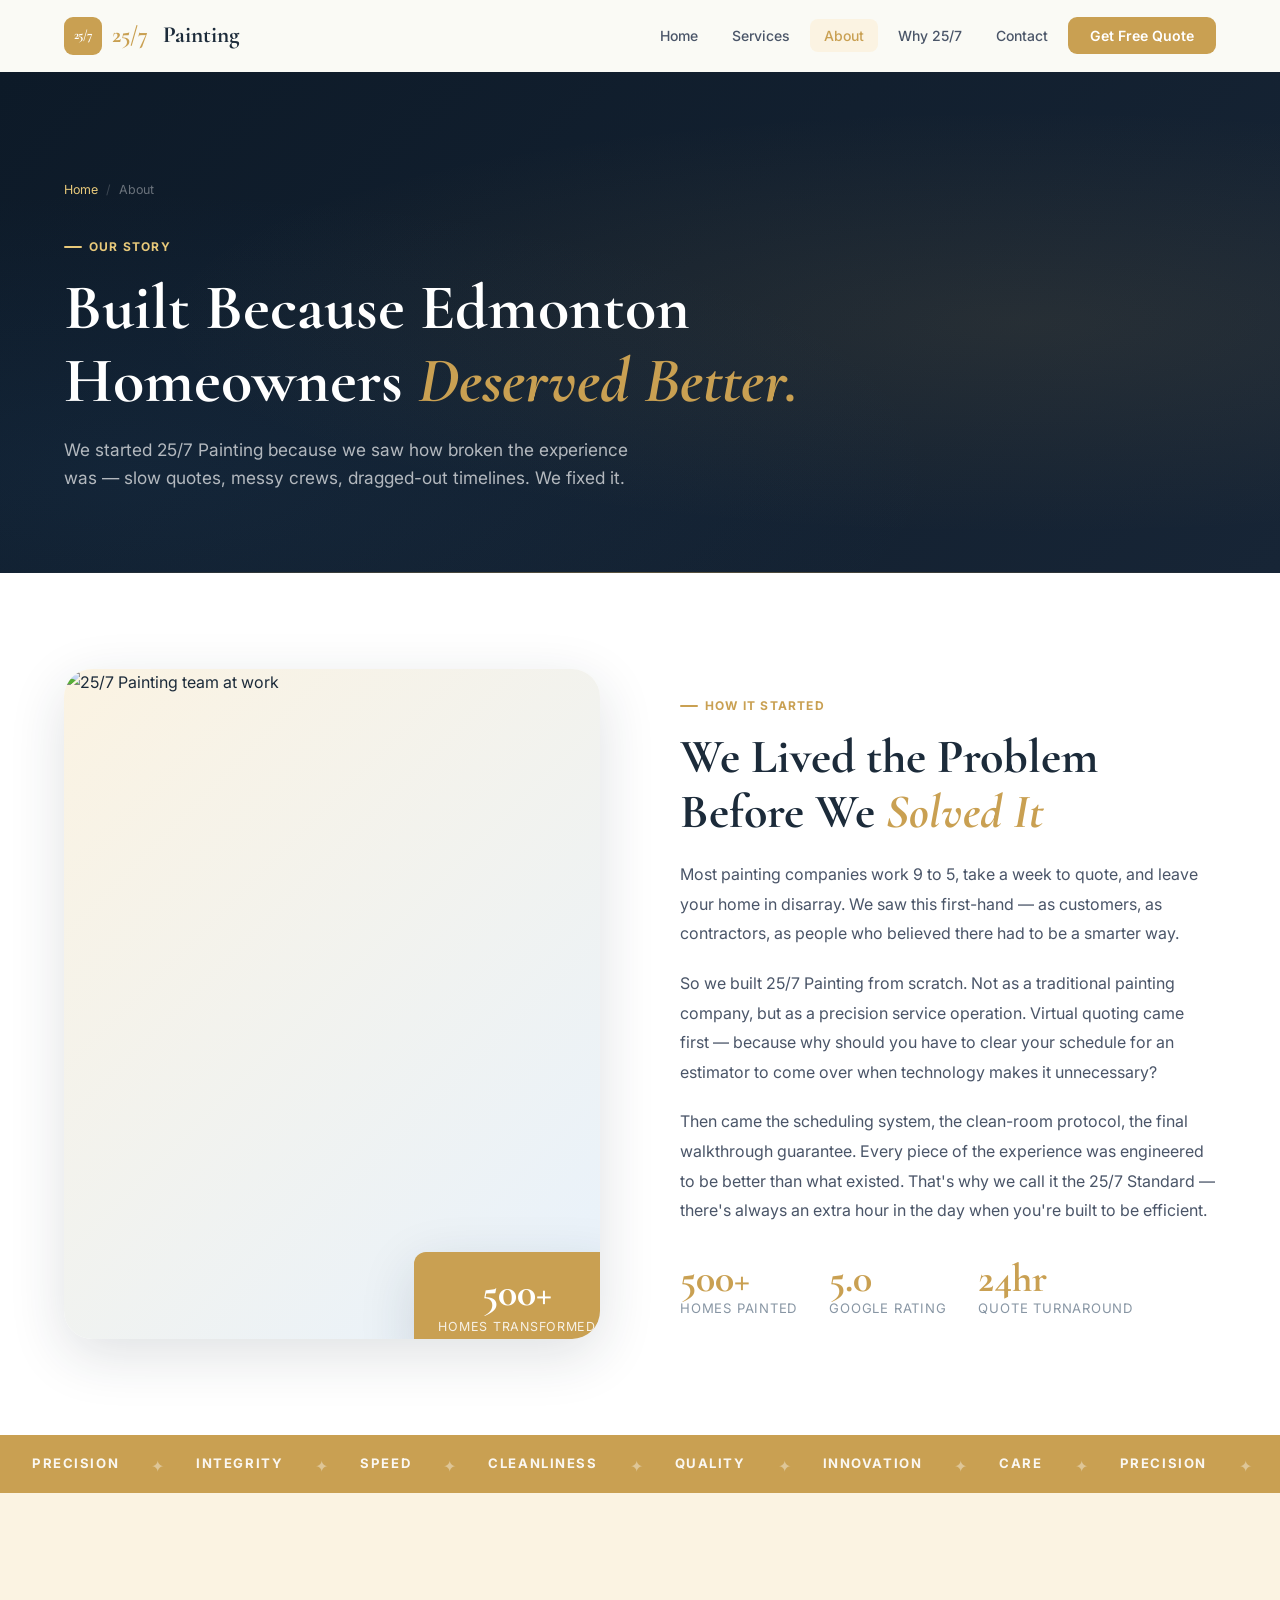
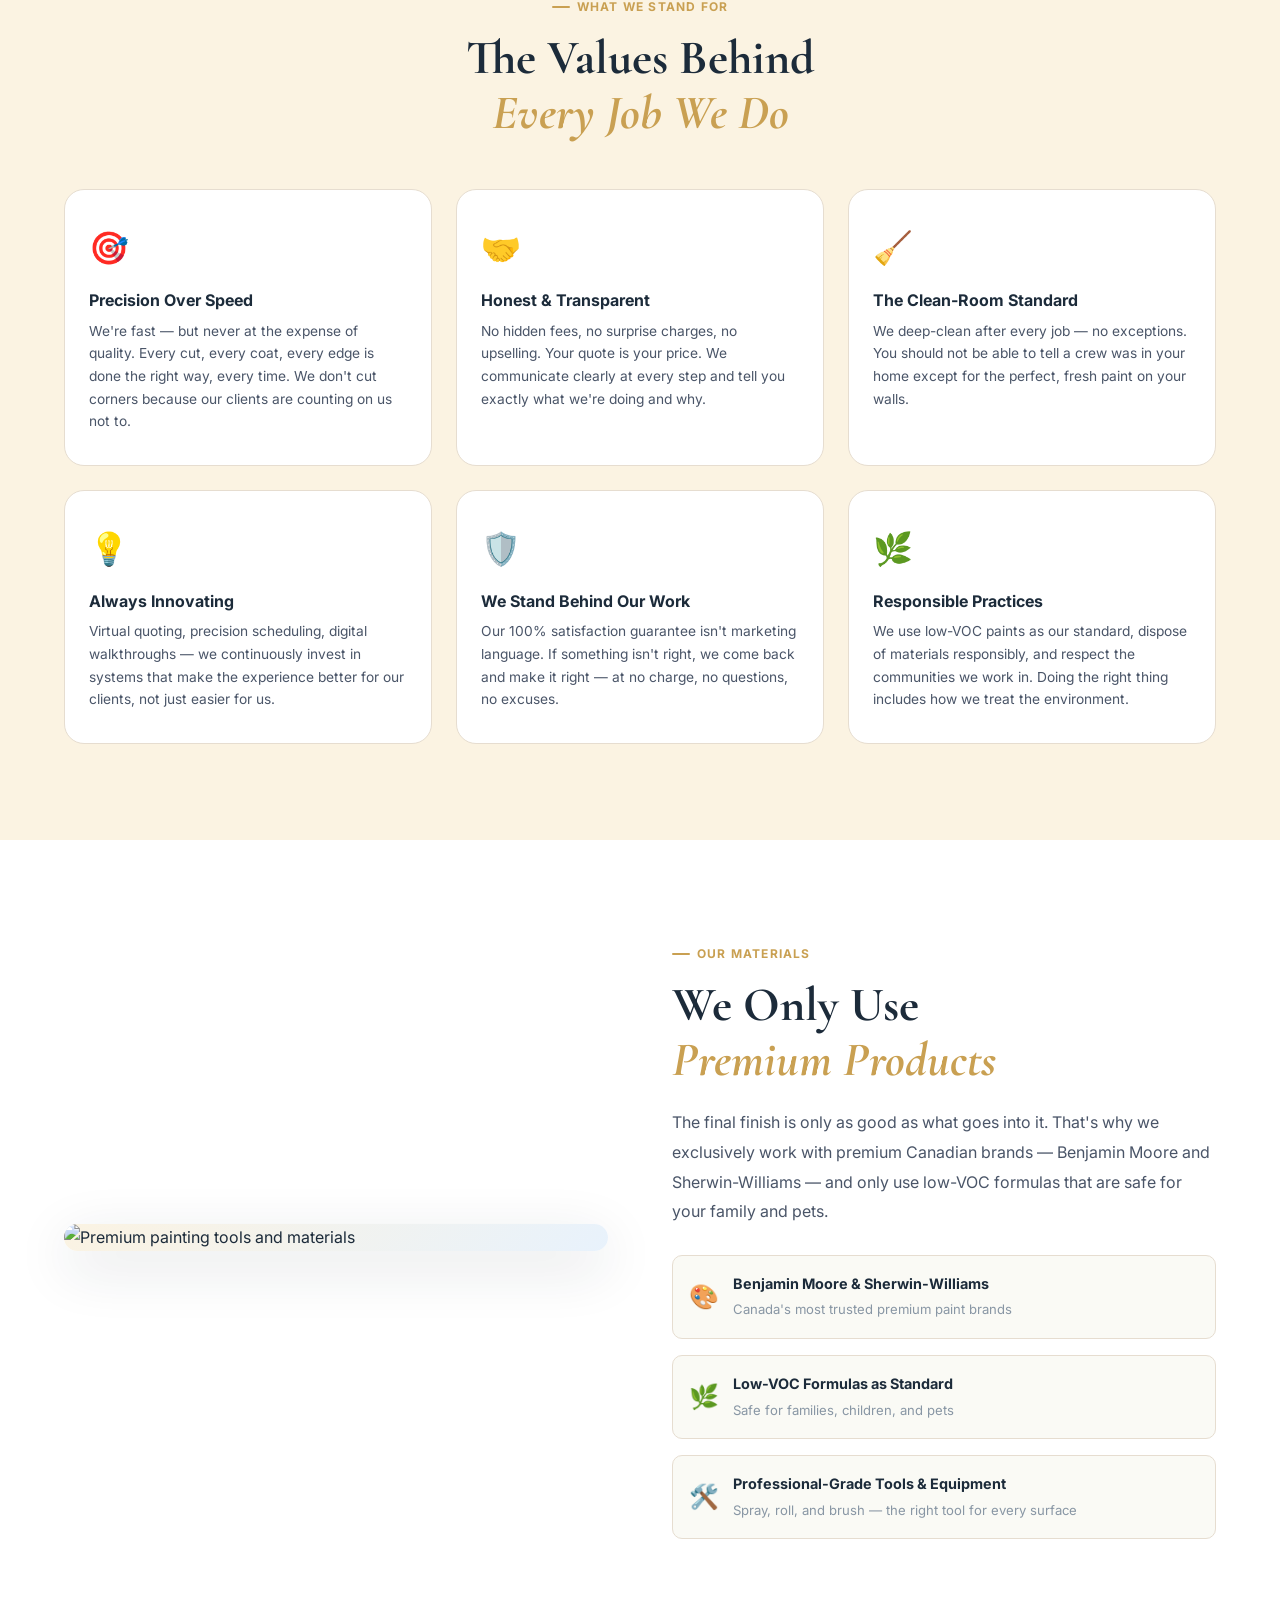
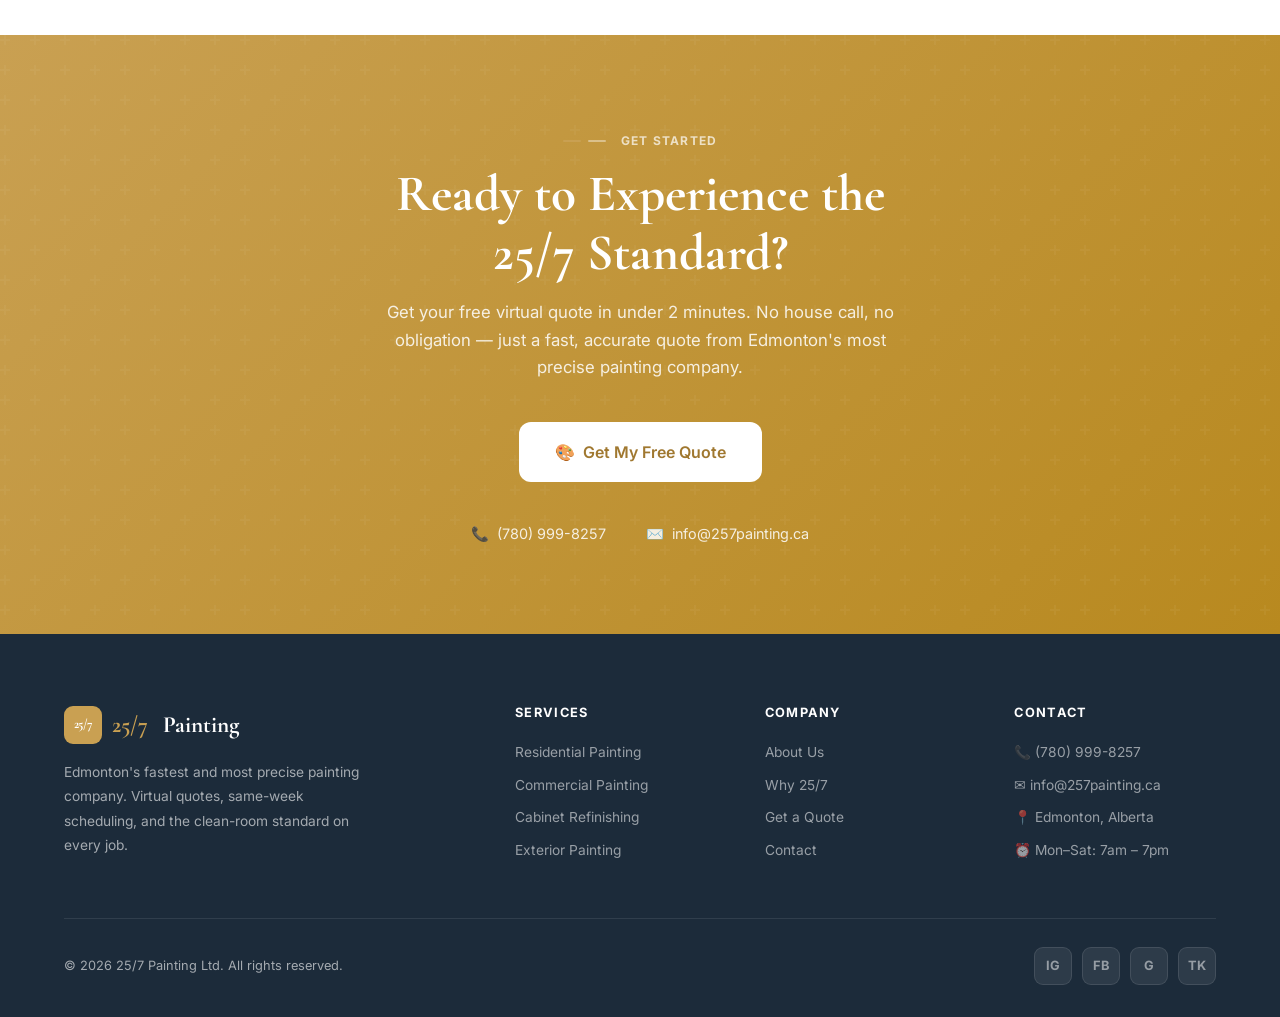
==== about.html @ 033e29d1 "Initial build: 25/7 Painting website 6-page premium static site — fullbleed hero, virtual quote wiza" ====
<!DOCTYPE html>
<html lang="en">
<head>
  <meta charset="UTF-8" />
  <meta name="viewport" content="width=device-width, initial-scale=1.0" />
  <title>About Us | 25/7 Painting Edmonton</title>
  <meta name="description" content="Learn the story behind 25/7 Painting — Edmonton's fastest and most precise painting company. Built because homeowners deserved better." />
  <link rel="preconnect" href="https://fonts.googleapis.com" />
  <link rel="preconnect" href="https://fonts.gstatic.com" crossorigin />
  <link href="https://fonts.googleapis.com/css2?family=Cormorant+Garamond:ital,wght@0,400;0,600;0,700;1,400&family=Inter:wght@300;400;500;600;700&display=swap" rel="stylesheet" />
  <link rel="stylesheet" href="css/style.css" />
</head>
<body>
<nav class="nav" id="nav">
  <a href="index.html" class="nav-logo"><div class="nav-logo-badge">25/7</div><span>25/7</span>&nbsp;Painting</a>
  <ul class="nav-links">
    <li><a href="index.html">Home</a></li>
    <li><a href="services.html">Services</a></li>
    <li><a href="about.html" class="active">About</a></li>
    <li><a href="why-us.html">Why 25/7</a></li>
    <li><a href="contact.html">Contact</a></li>
    <li><a href="quote.html" class="nav-cta">Get Free Quote</a></li>
  </ul>
  <button class="hamburger" id="hamburger" aria-label="Menu"><span></span><span></span><span></span></button>
</nav>
<div class="mobile-menu" id="mobileMenu">
  <a href="index.html">Home</a><a href="services.html">Services</a><a href="about.html">About</a>
  <a href="why-us.html">Why 25/7</a><a href="contact.html">Contact</a>
  <a href="quote.html" class="mobile-cta">Get Free Quote</a>
</div>

<div class="page-wrap">

  <!-- PAGE HERO -->
  <div class="page-hero">
    <div class="page-hero-breadcrumb"><a href="index.html">Home</a><span>/</span> About</div>
    <div class="tag">Our Story</div>
    <h1>Built Because Edmonton<br>Homeowners <em style="color:var(--gold);font-style:italic">Deserved Better.</em></h1>
    <p>We started 25/7 Painting because we saw how broken the experience was — slow quotes, messy crews, dragged-out timelines. We fixed it.</p>
  </div>

  <!-- STORY SECTION -->
  <section class="section">
    <div class="container">
      <div class="about-story">
        <div class="about-img-wrap reveal slide-r">
          <img src="https://images.unsplash.com/photo-1562259949-e8e7689d7828?auto=format&fit=crop&w=700&q=85" alt="25/7 Painting team at work" loading="lazy" onerror="this.parentElement.style.background='linear-gradient(135deg,var(--gold-light),var(--blue-light))'" />
          <div class="about-img-accent">
            <strong>500+</strong>
            <span>Homes Transformed</span>
          </div>
        </div>
        <div class="reveal">
          <div class="tag">How It Started</div>
          <h2 class="section-title" style="margin-bottom:20px">We Lived the Problem<br>Before We <em style="color:var(--gold);font-style:italic">Solved It</em></h2>
          <p style="color:var(--text-mid);line-height:1.85;margin-bottom:20px">Most painting companies work 9 to 5, take a week to quote, and leave your home in disarray. We saw this first-hand — as customers, as contractors, as people who believed there had to be a smarter way.</p>
          <p style="color:var(--text-mid);line-height:1.85;margin-bottom:20px">So we built 25/7 Painting from scratch. Not as a traditional painting company, but as a precision service operation. Virtual quoting came first — because why should you have to clear your schedule for an estimator to come over when technology makes it unnecessary?</p>
          <p style="color:var(--text-mid);line-height:1.85;margin-bottom:32px">Then came the scheduling system, the clean-room protocol, the final walkthrough guarantee. Every piece of the experience was engineered to be better than what existed. That's why we call it the 25/7 Standard — there's always an extra hour in the day when you're built to be efficient.</p>
          <div style="display:flex;gap:32px;flex-wrap:wrap">
            <div>
              <div style="font-family:'Cormorant Garamond',serif;font-size:2.5rem;font-weight:700;color:var(--gold);line-height:1">500+</div>
              <div style="font-size:.82rem;color:var(--text-light);text-transform:uppercase;letter-spacing:.06em">Homes Painted</div>
            </div>
            <div>
              <div style="font-family:'Cormorant Garamond',serif;font-size:2.5rem;font-weight:700;color:var(--gold);line-height:1">5.0</div>
              <div style="font-size:.82rem;color:var(--text-light);text-transform:uppercase;letter-spacing:.06em">Google Rating</div>
            </div>
            <div>
              <div style="font-family:'Cormorant Garamond',serif;font-size:2.5rem;font-weight:700;color:var(--gold);line-height:1">24hr</div>
              <div style="font-size:.82rem;color:var(--text-light);text-transform:uppercase;letter-spacing:.06em">Quote Turnaround</div>
            </div>
          </div>
        </div>
      </div>
    </div>
  </section>

  <!-- MARQUEE -->
  <div class="marquee-wrap">
    <div class="marquee-track">
      <span class="marquee-item">Precision</span><span class="marquee-sep">✦</span>
      <span class="marquee-item">Integrity</span><span class="marquee-sep">✦</span>
      <span class="marquee-item">Speed</span><span class="marquee-sep">✦</span>
      <span class="marquee-item">Cleanliness</span><span class="marquee-sep">✦</span>
      <span class="marquee-item">Quality</span><span class="marquee-sep">✦</span>
      <span class="marquee-item">Innovation</span><span class="marquee-sep">✦</span>
      <span class="marquee-item">Care</span><span class="marquee-sep">✦</span>
      <span class="marquee-item">Precision</span><span class="marquee-sep">✦</span>
      <span class="marquee-item">Integrity</span><span class="marquee-sep">✦</span>
      <span class="marquee-item">Speed</span><span class="marquee-sep">✦</span>
      <span class="marquee-item">Cleanliness</span><span class="marquee-sep">✦</span>
      <span class="marquee-item">Quality</span><span class="marquee-sep">✦</span>
      <span class="marquee-item">Innovation</span><span class="marquee-sep">✦</span>
      <span class="marquee-item">Care</span><span class="marquee-sep">✦</span>
    </div>
  </div>

  <!-- VALUES -->
  <section class="section" style="background:var(--gold-light)">
    <div class="container">
      <div class="centered" style="margin-bottom:48px">
        <div class="tag reveal">What We Stand For</div>
        <h2 class="section-title reveal" style="transition-delay:.1s">The Values Behind<br><em style="color:var(--gold);font-style:italic">Every Job We Do</em></h2>
      </div>
      <div class="values-grid stagger">
        <div class="value-card reveal">
          <div class="value-icon">🎯</div>
          <h4>Precision Over Speed</h4>
          <p>We're fast — but never at the expense of quality. Every cut, every coat, every edge is done the right way, every time. We don't cut corners because our clients are counting on us not to.</p>
        </div>
        <div class="value-card reveal">
          <div class="value-icon">🤝</div>
          <h4>Honest & Transparent</h4>
          <p>No hidden fees, no surprise charges, no upselling. Your quote is your price. We communicate clearly at every step and tell you exactly what we're doing and why.</p>
        </div>
        <div class="value-card reveal">
          <div class="value-icon">🧹</div>
          <h4>The Clean-Room Standard</h4>
          <p>We deep-clean after every job — no exceptions. You should not be able to tell a crew was in your home except for the perfect, fresh paint on your walls.</p>
        </div>
        <div class="value-card reveal">
          <div class="value-icon">💡</div>
          <h4>Always Innovating</h4>
          <p>Virtual quoting, precision scheduling, digital walkthroughs — we continuously invest in systems that make the experience better for our clients, not just easier for us.</p>
        </div>
        <div class="value-card reveal">
          <div class="value-icon">🛡️</div>
          <h4>We Stand Behind Our Work</h4>
          <p>Our 100% satisfaction guarantee isn't marketing language. If something isn't right, we come back and make it right — at no charge, no questions, no excuses.</p>
        </div>
        <div class="value-card reveal">
          <div class="value-icon">🌿</div>
          <h4>Responsible Practices</h4>
          <p>We use low-VOC paints as our standard, dispose of materials responsibly, and respect the communities we work in. Doing the right thing includes how we treat the environment.</p>
        </div>
      </div>
    </div>
  </section>

  <!-- PROCESS SNAPSHOT -->
  <section class="section">
    <div class="container">
      <div style="display:grid;grid-template-columns:1fr 1fr;gap:64px;align-items:center">
        <div class="reveal slide-r">
          <img src="https://images.unsplash.com/photo-1558618666-fcd25c85cd64?auto=format&fit=crop&w=700&q=85" alt="Premium painting tools and materials" loading="lazy" style="border-radius:var(--r-xl);width:100%;box-shadow:var(--shadow-lg)" onerror="this.style.background='linear-gradient(135deg,var(--gold-light),var(--blue-light))'" />
        </div>
        <div class="reveal">
          <div class="tag">Our Materials</div>
          <h2 class="section-title" style="margin-bottom:20px">We Only Use<br><em style="color:var(--gold);font-style:italic">Premium Products</em></h2>
          <p style="color:var(--text-mid);line-height:1.85;margin-bottom:28px">The final finish is only as good as what goes into it. That's why we exclusively work with premium Canadian brands — Benjamin Moore and Sherwin-Williams — and only use low-VOC formulas that are safe for your family and pets.</p>
          <div style="display:flex;flex-direction:column;gap:16px">
            <div style="display:flex;align-items:center;gap:14px;padding:16px;background:var(--cream);border-radius:10px;border:1px solid var(--border)">
              <span style="font-size:1.5rem">🎨</span>
              <div><strong style="font-size:.9rem;display:block">Benjamin Moore & Sherwin-Williams</strong><span style="font-size:.82rem;color:var(--text-light)">Canada's most trusted premium paint brands</span></div>
            </div>
            <div style="display:flex;align-items:center;gap:14px;padding:16px;background:var(--cream);border-radius:10px;border:1px solid var(--border)">
              <span style="font-size:1.5rem">🌿</span>
              <div><strong style="font-size:.9rem;display:block">Low-VOC Formulas as Standard</strong><span style="font-size:.82rem;color:var(--text-light)">Safe for families, children, and pets</span></div>
            </div>
            <div style="display:flex;align-items:center;gap:14px;padding:16px;background:var(--cream);border-radius:10px;border:1px solid var(--border)">
              <span style="font-size:1.5rem">🛠️</span>
              <div><strong style="font-size:.9rem;display:block">Professional-Grade Tools & Equipment</strong><span style="font-size:.82rem;color:var(--text-light)">Spray, roll, and brush — the right tool for every surface</span></div>
            </div>
          </div>
        </div>
      </div>
    </div>
  </section>

  <!-- GOLD BANNER -->
  <div class="gold-banner">
    <div class="tag reveal" style="color:rgba(255,255,255,.7);justify-content:center"><span style="background:rgba(255,255,255,.4);width:18px;height:2px;border-radius:1px"></span>&nbsp; Get Started</div>
    <h2 class="reveal" style="transition-delay:.1s">Ready to Experience the<br>25/7 Standard?</h2>
    <p class="reveal" style="transition-delay:.2s">Get your free virtual quote in under 2 minutes. No house call, no obligation — just a fast, accurate quote from Edmonton's most precise painting company.</p>
    <a href="quote.html" class="btn btn-white btn-lg reveal" style="transition-delay:.3s">🎨 &nbsp;Get My Free Quote</a>
    <div class="gold-banner-contact reveal" style="transition-delay:.4s">
      <a href="tel:+17809998257">📞 &nbsp;(780) 999-8257</a>
      <a href="mailto:info@257painting.ca">✉️ &nbsp;info@257painting.ca</a>
    </div>
  </div>

  <footer class="footer">
    <div class="footer-grid">
      <div class="footer-brand">
        <a href="index.html" class="nav-logo"><div class="nav-logo-badge">25/7</div><span>25/7</span>&nbsp;Painting</a>
        <p>Edmonton's fastest and most precise painting company. Virtual quotes, same-week scheduling, and the clean-room standard on every job.</p>
      </div>
      <div class="footer-col"><h5>Services</h5><ul>
        <li><a href="services.html">Residential Painting</a></li>
        <li><a href="services.html">Commercial Painting</a></li>
        <li><a href="services.html">Cabinet Refinishing</a></li>
        <li><a href="services.html">Exterior Painting</a></li>
      </ul></div>
      <div class="footer-col"><h5>Company</h5><ul>
        <li><a href="about.html">About Us</a></li>
        <li><a href="why-us.html">Why 25/7</a></li>
        <li><a href="quote.html">Get a Quote</a></li>
        <li><a href="contact.html">Contact</a></li>
      </ul></div>
      <div class="footer-col"><h5>Contact</h5><ul>
        <li><a href="tel:+17809998257">📞 (780) 999-8257</a></li>
        <li><a href="mailto:info@257painting.ca">✉ info@257painting.ca</a></li>
        <li><a href="#">📍 Edmonton, Alberta</a></li>
        <li><a href="#">⏰ Mon–Sat: 7am – 7pm</a></li>
      </ul></div>
    </div>
    <div class="footer-bottom">
      <p>© 2026 25/7 Painting Ltd. All rights reserved.</p>
      <div class="footer-socials">
        <a href="#" class="social-btn">IG</a><a href="#" class="social-btn">FB</a>
        <a href="#" class="social-btn">G</a><a href="#" class="social-btn">TK</a>
      </div>
    </div>
  </footer>

</div>
<script src="js/main.js"></script>
</body>
</html>
---- css/style.css ----
/* ============================================================
   25/7 PAINTING — SHARED STYLESHEET
   ============================================================ */

*, *::before, *::after { box-sizing: border-box; margin: 0; padding: 0; }

:root {
  --gold:        #C9A052;
  --gold-dark:   #A07830;
  --gold-light:  #FBF3E2;
  --gold-mid:    #E8C97A;
  --blue:        #3A7FC1;
  --blue-dark:   #2A5F91;
  --blue-light:  #E8F2FC;
  --blue-mid:    #6BAED6;
  --cream:       #FAFAF5;
  --off-white:   #F5F4F0;
  --white:       #FFFFFF;
  --text:        #1C2B3A;
  --text-mid:    #4A5568;
  --text-light:  #8896A4;
  --border:      #E6DDD0;
  --shadow-sm:   0 2px 12px rgba(28,43,58,.07);
  --shadow:      0 6px 28px rgba(28,43,58,.10);
  --shadow-lg:   0 16px 56px rgba(28,43,58,.14);
  --shadow-xl:   0 24px 80px rgba(28,43,58,.18);
  --r:           12px;
  --r-lg:        20px;
  --r-xl:        28px;
}

html { scroll-behavior: smooth; font-size: 16px; }
body {
  font-family: 'Inter', sans-serif;
  color: var(--text);
  background: var(--white);
  line-height: 1.65;
  overflow-x: hidden;
}
h1,h2,h3,h4,h5 {
  font-family: 'Cormorant Garamond', serif;
  line-height: 1.15;
  color: var(--text);
}
img { max-width: 100%; display: block; }
a { color: inherit; text-decoration: none; }
button { font-family: 'Inter', sans-serif; }

/* ── SCROLLBAR ── */
::-webkit-scrollbar { width: 6px; }
::-webkit-scrollbar-track { background: var(--cream); }
::-webkit-scrollbar-thumb { background: var(--gold); border-radius: 3px; }

/* ============================================================
   KEYFRAME ANIMATIONS
   ============================================================ */
@keyframes fadeUp {
  from { opacity: 0; transform: translateY(40px); }
  to   { opacity: 1; transform: translateY(0); }
}
@keyframes fadeIn {
  from { opacity: 0; }
  to   { opacity: 1; }
}
@keyframes slideRight {
  from { opacity: 0; transform: translateX(-50px); }
  to   { opacity: 1; transform: translateX(0); }
}
@keyframes slideLeft {
  from { opacity: 0; transform: translateX(50px); }
  to   { opacity: 1; transform: translateX(0); }
}
@keyframes scaleIn {
  from { opacity: 0; transform: scale(.92); }
  to   { opacity: 1; transform: scale(1); }
}
@keyframes float {
  0%,100% { transform: translateY(0px); }
  50%      { transform: translateY(-14px); }
}
@keyframes float2 {
  0%,100% { transform: translateY(0px) rotate(-2deg); }
  50%      { transform: translateY(-10px) rotate(2deg); }
}
@keyframes marquee {
  from { transform: translateX(0); }
  to   { transform: translateX(-50%); }
}
@keyframes paintStroke {
  from { transform: scaleX(0); transform-origin: left center; }
  to   { transform: scaleX(1); transform-origin: left center; }
}
@keyframes pulse {
  0%,100% { box-shadow: 0 0 0 0 rgba(201,160,82,.45); }
  60%      { box-shadow: 0 0 0 18px rgba(201,160,82,0); }
}
@keyframes shimmer {
  0%   { background-position: -200% center; }
  100% { background-position:  200% center; }
}
@keyframes spin {
  from { transform: rotate(0deg); }
  to   { transform: rotate(360deg); }
}
@keyframes navDrop {
  from { opacity: 0; transform: translateY(-20px); }
  to   { opacity: 1; transform: translateY(0); }
}
@keyframes heroWord {
  from { opacity: 0; transform: translateY(24px); filter: blur(4px); }
  to   { opacity: 1; transform: translateY(0); filter: blur(0); }
}

/* ============================================================
   SCROLL REVEAL CLASSES  (toggled by IntersectionObserver)
   ============================================================ */
.reveal            { opacity: 0; transform: translateY(36px); transition: opacity .7s ease, transform .7s ease; }
.reveal.slide-r    { transform: translateX(-40px); }
.reveal.slide-l    { transform: translateX(40px); }
.reveal.scale      { transform: scale(.93); }
.reveal.visible    { opacity: 1; transform: none; }

.stagger .reveal:nth-child(1) { transition-delay: .05s; }
.stagger .reveal:nth-child(2) { transition-delay: .15s; }
.stagger .reveal:nth-child(3) { transition-delay: .25s; }
.stagger .reveal:nth-child(4) { transition-delay: .35s; }
.stagger .reveal:nth-child(5) { transition-delay: .45s; }
.stagger .reveal:nth-child(6) { transition-delay: .55s; }

/* ============================================================
   NAVIGATION
   ============================================================ */
.nav {
  position: fixed; top: 0; left: 0; right: 0; z-index: 200;
  height: 72px;
  display: flex; align-items: center; justify-content: space-between;
  padding: 0 5%;
  background: rgba(250,250,245,.92);
  backdrop-filter: blur(16px) saturate(1.4);
  border-bottom: 1px solid transparent;
  transition: border-color .3s, box-shadow .3s, background .3s;
  animation: navDrop .6s ease both;
}
.nav.scrolled {
  border-color: var(--border);
  box-shadow: var(--shadow-sm);
  background: rgba(250,250,245,.97);
}

/* ── Transparent nav (homepage over dark hero) ── */
.nav-transparent {
  background: transparent !important;
  border-bottom-color: rgba(255,255,255,.1) !important;
  box-shadow: none !important;
}
.nav-transparent .nav-logo { color: #fff; }
.nav-transparent .nav-logo span { color: var(--gold-mid); }
.nav-transparent .nav-logo-badge { background: var(--gold); }
.nav-transparent .nav-links a { color: rgba(255,255,255,.82); }
.nav-transparent .nav-links a:hover, .nav-transparent .nav-links a.active {
  color: #fff; background: rgba(255,255,255,.1);
}
.nav-transparent .nav-links a.active { color: var(--gold-mid); }
.nav-transparent .hamburger span { background: #fff; }
.nav-transparent.scrolled {
  background: rgba(250,250,245,.97) !important;
  border-bottom-color: var(--border) !important;
}
.nav-transparent.scrolled .nav-logo { color: var(--text); }
.nav-transparent.scrolled .nav-logo span { color: var(--gold); }
.nav-transparent.scrolled .nav-links a { color: var(--text-mid); }
.nav-transparent.scrolled .nav-links a:hover { background: var(--gold-light); color: var(--gold); }
.nav-transparent.scrolled .hamburger span { background: var(--text); }
.nav-logo {
  display: flex; align-items: center; gap: 10px;
  font-family: 'Cormorant Garamond', serif;
  font-size: 1.45rem; font-weight: 700; color: var(--text);
}
.nav-logo-badge {
  width: 38px; height: 38px; background: var(--gold);
  border-radius: 9px; display: flex; align-items: center; justify-content: center;
  color: #fff; font-size: .82rem; font-weight: 800; letter-spacing: -.5px;
  flex-shrink: 0;
}
.nav-logo span { color: var(--gold); }

.nav-links {
  display: flex; align-items: center; gap: 6px; list-style: none;
}
.nav-links a {
  padding: 8px 14px; border-radius: 8px;
  font-size: .875rem; font-weight: 500; color: var(--text-mid);
  transition: color .2s, background .2s;
}
.nav-links a:hover, .nav-links a.active { color: var(--gold); background: var(--gold-light); }
.nav-cta {
  background: var(--gold); color: #fff !important;
  padding: 10px 22px !important; border-radius: 9px !important;
  font-weight: 600 !important; font-size: .88rem !important;
  transition: background .2s, transform .15s, box-shadow .2s !important;
  animation: pulse 2.5s ease 2s infinite;
}
.nav-cta:hover { background: var(--gold-dark) !important; transform: translateY(-1px); box-shadow: 0 6px 20px rgba(201,160,82,.35) !important; animation: none !important; }

.hamburger {
  display: none; flex-direction: column; gap: 5px;
  cursor: pointer; padding: 6px; border: none; background: none;
}
.hamburger span {
  width: 24px; height: 2px; background: var(--text);
  border-radius: 2px; transition: all .3s;
}
.hamburger.open span:nth-child(1) { transform: translateY(7px) rotate(45deg); }
.hamburger.open span:nth-child(2) { opacity: 0; transform: scaleX(0); }
.hamburger.open span:nth-child(3) { transform: translateY(-7px) rotate(-45deg); }

.mobile-menu {
  display: none; position: fixed;
  inset: 72px 0 0; background: var(--white); z-index: 190;
  padding: 32px 6%; flex-direction: column; gap: 8px;
  border-top: 1px solid var(--border);
  overflow-y: auto;
}
.mobile-menu.open { display: flex; animation: fadeIn .25s ease; }
.mobile-menu a {
  padding: 14px 16px; border-radius: 10px;
  font-size: 1.05rem; font-weight: 500; color: var(--text-mid);
  border: 1px solid transparent; transition: all .2s;
}
.mobile-menu a:hover { color: var(--gold); background: var(--gold-light); border-color: var(--border); }
.mobile-menu .mobile-cta {
  margin-top: 16px;
  background: var(--gold); color: #fff !important;
  text-align: center; border-radius: 12px !important;
  font-size: 1rem !important; font-weight: 700 !important; padding: 16px !important;
}

/* ============================================================
   BUTTONS
   ============================================================ */
.btn {
  display: inline-flex; align-items: center; gap: 8px;
  padding: 14px 28px; border-radius: 10px;
  font-size: .94rem; font-weight: 600; font-family: 'Inter', sans-serif;
  cursor: pointer; border: none; text-decoration: none;
  transition: all .22s; white-space: nowrap;
}
.btn-gold {
  background: var(--gold); color: #fff;
}
.btn-gold:hover { background: var(--gold-dark); transform: translateY(-2px); box-shadow: 0 10px 28px rgba(201,160,82,.38); }

.btn-outline-gold {
  background: transparent; color: var(--gold);
  border: 2px solid var(--gold);
}
.btn-outline-gold:hover { background: var(--gold-light); transform: translateY(-2px); }

.btn-blue {
  background: var(--blue); color: #fff;
}
.btn-blue:hover { background: var(--blue-dark); transform: translateY(-2px); box-shadow: 0 10px 28px rgba(58,127,193,.3); }

.btn-outline-blue {
  background: transparent; color: var(--blue);
  border: 2px solid var(--blue);
}
.btn-outline-blue:hover { background: var(--blue-light); transform: translateY(-2px); }

.btn-white {
  background: #fff; color: var(--gold-dark);
}
.btn-white:hover { transform: translateY(-2px); box-shadow: 0 12px 32px rgba(0,0,0,.18); }

.btn-lg { padding: 17px 36px; font-size: 1rem; border-radius: 12px; }
.btn-sm { padding: 10px 20px; font-size: .83rem; border-radius: 8px; }

/* ============================================================
   PAGE SCAFFOLD
   ============================================================ */
.page-wrap { padding-top: 72px; }

.section { padding: 96px 5%; }
.section-sm { padding: 64px 5%; }
.section-lg { padding: 120px 5%; }

.container { max-width: 1200px; margin: 0 auto; }
.container-sm { max-width: 820px; margin: 0 auto; }
.container-md { max-width: 1040px; margin: 0 auto; }

.tag {
  display: inline-flex; align-items: center; gap: 7px;
  font-size: .75rem; font-weight: 700; text-transform: uppercase;
  letter-spacing: .1em; color: var(--gold); margin-bottom: 14px;
}
.tag::before {
  content: ''; width: 18px; height: 2px;
  background: var(--gold); border-radius: 1px;
}

.section-title {
  font-size: clamp(2rem, 3.8vw, 3rem);
  font-weight: 700; margin-bottom: 18px;
}
.section-sub {
  font-size: 1.05rem; color: var(--text-mid);
  max-width: 580px; line-height: 1.75;
}
.centered { text-align: center; }
.centered .section-sub, .centered .tag { margin-left: auto; margin-right: auto; }
.centered .section-sub { max-width: 600px; }

/* Gold text gradient */
.text-gold { color: var(--gold); }
.text-gradient {
  background: linear-gradient(135deg, var(--gold) 0%, #E8A040 50%, var(--gold-dark) 100%);
  -webkit-background-clip: text; -webkit-text-fill-color: transparent;
  background-clip: text;
}

/* Divider */
.divider {
  width: 48px; height: 3px; border-radius: 2px;
  background: var(--gold); margin: 20px 0;
}
.divider.center { margin: 20px auto; }

/* ============================================================
   HERO — HOMEPAGE (full-bleed photo)
   ============================================================ */
.hero {
  min-height: 100vh;
  display: flex; align-items: center;
  padding: 140px 5% 120px;
  position: relative; overflow: hidden;
}

.hero-bg {
  position: absolute; inset: 0; z-index: 0;
}
.hero-bg img {
  width: 100%; height: 100%;
  object-fit: cover; object-position: center 35%;
}
.hero-bg::after {
  content: '';
  position: absolute; inset: 0;
  background: linear-gradient(
    108deg,
    rgba(10,18,28,0.92) 0%,
    rgba(14,26,42,0.76) 50%,
    rgba(14,26,42,0.40) 100%
  );
}

.hero-content {
  position: relative; z-index: 2;
  max-width: 780px;
}

.hero-eyebrow {
  display: inline-flex; align-items: center; gap: 8px;
  background: rgba(201,160,82,.15); border: 1px solid rgba(201,160,82,.38);
  color: var(--gold-mid); padding: 7px 18px; border-radius: 100px;
  font-size: .76rem; font-weight: 700; text-transform: uppercase;
  letter-spacing: .1em; margin-bottom: 28px;
  animation: fadeUp .6s ease .1s both;
}
.hero-eyebrow-dot {
  width: 7px; height: 7px; background: var(--gold);
  border-radius: 50%; animation: pulse 2s infinite;
}

.hero-h1 {
  font-size: clamp(3.4rem, 6vw, 5.4rem);
  font-weight: 700; line-height: 1.04;
  margin-bottom: 26px; color: #fff;
}
.hero-h1 .word {
  display: inline-block;
  animation: heroWord .7s ease both;
}
.hero-h1 .word:nth-child(1) { animation-delay: .2s; }
.hero-h1 .word:nth-child(2) { animation-delay: .32s; }
.hero-h1 .word:nth-child(3) { animation-delay: .44s; }
.hero-h1 .word:nth-child(4) { animation-delay: .56s; }
.hero-h1 .word:nth-child(5) { animation-delay: .68s; }
.hero-h1 .word:nth-child(6) { animation-delay: .80s; }
.hero-h1 .word:nth-child(7) { animation-delay: .92s; }

.hero-h1 .highlight {
  position: relative; color: var(--gold-mid); display: inline-block;
}
.hero-h1 .highlight::after {
  content: '';
  position: absolute; bottom: 4px; left: 0; right: 0; height: 3px;
  background: var(--gold); border-radius: 2px; z-index: -1;
  animation: paintStroke 1s ease 1.2s both;
}

.hero-sub {
  font-size: 1.12rem; color: rgba(255,255,255,.76);
  max-width: 540px; margin-bottom: 44px; line-height: 1.78;
  animation: fadeUp .7s ease .9s both;
}

.hero-ctas {
  display: flex; gap: 16px; flex-wrap: wrap; margin-bottom: 56px;
  animation: fadeUp .7s ease 1.05s both;
}

.hero-social-proof {
  display: flex; align-items: center; gap: 22px; flex-wrap: wrap;
  animation: fadeUp .7s ease 1.2s both;
}
.hero-stars { color: var(--gold-mid); font-size: 1rem; letter-spacing: 2px; }
.hero-proof-text { font-size: .83rem; color: rgba(255,255,255,.6); }
.hero-proof-divider { width: 1px; height: 20px; background: rgba(255,255,255,.2); }

/* Floating stat cards bottom-right */
.hero-stats {
  position: absolute; right: 5%; bottom: 80px; z-index: 3;
  display: flex; flex-direction: column; gap: 12px;
  animation: fadeIn 1s ease 1.4s both;
}
.hero-stat-card {
  background: rgba(255,255,255,.1);
  backdrop-filter: blur(16px) saturate(1.6);
  border: 1px solid rgba(255,255,255,.18);
  border-radius: var(--r); padding: 14px 20px;
  display: flex; align-items: center; gap: 14px;
  min-width: 210px;
}
.hsc-icon {
  width: 40px; height: 40px; border-radius: 10px;
  background: rgba(201,160,82,.22); border: 1px solid rgba(201,160,82,.35);
  display: flex; align-items: center; justify-content: center;
  font-size: 1.1rem; flex-shrink: 0;
}
.hsc-text strong { display: block; font-size: .92rem; font-weight: 700; color: #fff; }
.hsc-text span   { font-size: .73rem; color: rgba(255,255,255,.55); }

/* Scroll indicator */
.hero-scroll {
  position: absolute; bottom: 32px; left: 50%; transform: translateX(-50%);
  z-index: 3; display: flex; flex-direction: column; align-items: center; gap: 8px;
  animation: fadeIn 1s ease 2s both; cursor: pointer;
}
.hero-scroll span { font-size: .68rem; color: rgba(255,255,255,.45); letter-spacing: .12em; text-transform: uppercase; }
.hero-scroll-line {
  width: 1px; height: 44px;
  background: linear-gradient(to bottom, rgba(255,255,255,.5), transparent);
  animation: float 2.2s ease-in-out infinite;
}

/* ============================================================
   MARQUEE TICKER
   ============================================================ */
.marquee-wrap {
  background: var(--gold);
  padding: 14px 0;
  overflow: hidden; white-space: nowrap;
}
.marquee-track {
  display: inline-flex; gap: 0;
  animation: marquee 28s linear infinite;
}
.marquee-track:hover { animation-play-state: paused; }
.marquee-item {
  padding: 0 32px;
  font-size: .82rem; font-weight: 700; text-transform: uppercase;
  letter-spacing: .12em; color: #fff; opacity: .92;
  flex-shrink: 0;
}
.marquee-sep { color: rgba(255,255,255,.4); }

/* ============================================================
   TRUST BAR
   ============================================================ */
.trust-bar {
  background: var(--blue);
  display: flex; justify-content: space-around; align-items: center;
  flex-wrap: wrap; gap: 20px; padding: 32px 5%;
}
.trust-item { display: flex; align-items: center; gap: 14px; color: #fff; }
.trust-icon { font-size: 1.8rem; }
.trust-stat { }
.trust-stat strong {
  display: block; font-family: 'Cormorant Garamond', serif;
  font-size: 2rem; font-weight: 700; line-height: 1;
}
.trust-stat span { font-size: .75rem; opacity: .75; text-transform: uppercase; letter-spacing: .06em; }
.trust-div { width: 1px; height: 48px; background: rgba(255,255,255,.18); }

/* ============================================================
   SECTION — HOW IT WORKS
   ============================================================ */
.steps-wrap { display: grid; grid-template-columns: repeat(3,1fr); gap: 28px; }
.step-card {
  background: #fff;
  border: 1px solid var(--border); border-radius: var(--r-lg);
  padding: 36px 28px; position: relative;
  transition: transform .25s, box-shadow .25s, border-color .25s;
}
.step-card:hover { transform: translateY(-6px); box-shadow: var(--shadow-lg); border-color: var(--gold-mid); }
.step-num {
  font-family: 'Cormorant Garamond', serif;
  font-size: 4rem; font-weight: 700; line-height: 1;
  color: var(--gold-light); position: absolute; top: 20px; right: 24px;
  pointer-events: none; user-select: none;
}
.step-icon-wrap {
  width: 56px; height: 56px; border-radius: 14px;
  display: flex; align-items: center; justify-content: center;
  font-size: 1.6rem; margin-bottom: 20px;
  background: var(--gold-light);
}
.step-card h4 { font-size: 1.15rem; font-family: 'Inter',sans-serif; font-weight: 700; margin-bottom: 10px; }
.step-card p  { font-size: .88rem; color: var(--text-mid); line-height: 1.65; }

/* Connecting dots */
.steps-connector {
  display: grid; grid-template-columns: repeat(3,1fr); gap: 28px;
  margin-bottom: -18px; position: relative; z-index: 2;
  padding: 0 5%;
}
.steps-connector-item {
  display: flex; justify-content: center; align-items: center;
}
.steps-connector-dot {
  width: 10px; height: 10px; background: var(--gold);
  border-radius: 50%; box-shadow: 0 0 0 3px var(--gold-light);
}

/* ============================================================
   SECTION — SERVICES
   ============================================================ */
.services-grid { display: grid; grid-template-columns: repeat(2,1fr); gap: 28px; }
.service-card {
  border-radius: var(--r-lg); overflow: hidden;
  box-shadow: var(--shadow); position: relative;
  transition: transform .28s, box-shadow .28s;
}
.service-card:hover { transform: translateY(-8px); box-shadow: var(--shadow-xl); }

.service-img {
  height: 280px; position: relative; overflow: hidden;
  background: linear-gradient(135deg, var(--blue-light), var(--gold-light));
}
.service-img img {
  width: 100%; height: 100%; object-fit: cover;
  transition: transform .6s ease;
}
.service-card:hover .service-img img { transform: scale(1.06); }
.service-img-overlay {
  position: absolute; inset: 0;
  background: linear-gradient(to top, rgba(28,43,58,.65) 0%, transparent 55%);
}
.service-tag-overlay {
  position: absolute; top: 20px; left: 20px;
  background: rgba(255,255,255,.92); backdrop-filter: blur(8px);
  border-radius: 100px; padding: 6px 14px;
  font-size: .73rem; font-weight: 700; text-transform: uppercase;
  letter-spacing: .07em; color: var(--gold-dark);
}
.service-title-overlay {
  position: absolute; bottom: 0; left: 0; right: 0;
  padding: 24px; color: #fff;
  font-family: 'Cormorant Garamond', serif;
  font-size: 1.9rem; font-weight: 700; line-height: 1.15;
}

.service-body { background: #fff; padding: 28px; }
.service-body p { font-size: .9rem; color: var(--text-mid); margin-bottom: 20px; line-height: 1.7; }
.service-features { list-style: none; display: flex; flex-direction: column; gap: 9px; margin-bottom: 24px; }
.service-features li {
  display: flex; align-items: flex-start; gap: 10px;
  font-size: .87rem; color: var(--text-mid);
}
.check-icon {
  width: 20px; height: 20px; border-radius: 50%;
  background: var(--gold-light); display: flex; align-items: center;
  justify-content: center; font-size: .65rem; color: var(--gold);
  flex-shrink: 0; margin-top: 1px;
}

/* ============================================================
   SECTION — GALLERY
   ============================================================ */
.gallery-grid {
  column-count: 3; column-gap: 16px;
}
.gallery-item {
  break-inside: avoid; margin-bottom: 16px;
  border-radius: var(--r-lg); overflow: hidden;
  position: relative; cursor: pointer;
  box-shadow: var(--shadow-sm);
}
.gallery-item img {
  width: 100%; display: block;
  transition: transform .5s ease;
}
.gallery-item:hover img { transform: scale(1.05); }
.gallery-item-overlay {
  position: absolute; inset: 0;
  background: linear-gradient(to top, rgba(28,43,58,.65) 0%, transparent 50%);
  opacity: 0; transition: opacity .3s;
  display: flex; align-items: flex-end; padding: 20px;
}
.gallery-item:hover .gallery-item-overlay { opacity: 1; }
.gallery-item-label {
  color: #fff; font-size: .85rem; font-weight: 600;
  background: rgba(201,160,82,.9); padding: 6px 12px; border-radius: 6px;
}

/* ============================================================
   SECTION — QUOTE CTA BANNER
   ============================================================ */
.quote-cta-banner {
  background: linear-gradient(135deg, var(--text) 0%, #2C4060 100%);
  padding: 80px 5%;
  display: grid; grid-template-columns: 1fr 1fr; gap: 60px;
  align-items: center;
}
.quote-cta-banner h2 {
  font-size: clamp(2rem, 3.5vw, 2.8rem);
  color: #fff; margin-bottom: 16px;
}
.quote-cta-banner p { color: rgba(255,255,255,.75); font-size: 1rem; line-height: 1.7; }
.quote-options { display: flex; flex-direction: column; gap: 16px; }
.quote-option-btn {
  display: flex; align-items: center; gap: 18px;
  background: rgba(255,255,255,.07); border: 1px solid rgba(255,255,255,.15);
  border-radius: var(--r-lg); padding: 22px 24px;
  cursor: pointer; transition: all .25s; text-decoration: none;
}
.quote-option-btn:hover { background: rgba(255,255,255,.13); border-color: rgba(201,160,82,.6); transform: translateX(4px); }
.qob-icon {
  width: 52px; height: 52px; border-radius: 12px;
  display: flex; align-items: center; justify-content: center;
  font-size: 1.5rem; flex-shrink: 0;
}
.qob-icon.gold { background: rgba(201,160,82,.25); }
.qob-icon.blue { background: rgba(58,127,193,.25); }
.qob-text strong { display: block; color: #fff; font-size: 1rem; font-weight: 600; margin-bottom: 3px; }
.qob-text span   { color: rgba(255,255,255,.6); font-size: .83rem; }
.qob-arrow { margin-left: auto; color: rgba(255,255,255,.4); font-size: 1.2rem; transition: transform .2s; }
.quote-option-btn:hover .qob-arrow { transform: translateX(5px); color: var(--gold); }

/* ============================================================
   SECTION — WHY US
   ============================================================ */
.why-grid { display: grid; grid-template-columns: repeat(4,1fr); gap: 24px; }
.why-card {
  background: #fff; border-radius: var(--r-lg);
  padding: 32px 26px; border: 1px solid var(--border);
  transition: transform .25s, box-shadow .25s, border-color .25s;
}
.why-card:hover { transform: translateY(-6px); box-shadow: var(--shadow-lg); border-color: var(--gold-mid); }
.why-icon {
  width: 52px; height: 52px; border-radius: 13px;
  display: flex; align-items: center; justify-content: center;
  font-size: 1.4rem; margin-bottom: 18px;
}
.why-icon.gold { background: var(--gold-light); }
.why-icon.blue { background: var(--blue-light); }
.why-card h4 {
  font-size: 1rem; font-family: 'Inter',sans-serif;
  font-weight: 700; margin-bottom: 10px;
}
.why-card p { font-size: .86rem; color: var(--text-mid); line-height: 1.65; }

/* ============================================================
   SECTION — TESTIMONIALS
   ============================================================ */
.testi-grid { display: grid; grid-template-columns: repeat(3,1fr); gap: 24px; }
.testi-card {
  background: #fff; border-radius: var(--r-lg);
  padding: 32px; border: 1px solid var(--border);
  transition: transform .25s, box-shadow .25s;
}
.testi-card:hover { transform: translateY(-4px); box-shadow: var(--shadow-lg); }
.testi-quote-mark {
  font-family: 'Cormorant Garamond', serif;
  font-size: 5rem; line-height: .7;
  color: var(--gold-mid); margin-bottom: 12px;
}
.testi-stars { color: var(--gold); font-size: 1rem; margin-bottom: 16px; }
.testi-text { font-size: .91rem; color: var(--text-mid); line-height: 1.75; margin-bottom: 24px; font-style: italic; }
.testi-author { display: flex; align-items: center; gap: 14px; }
.testi-avatar {
  width: 46px; height: 46px; border-radius: 50%;
  background: linear-gradient(135deg, var(--gold-mid), var(--gold));
  display: flex; align-items: center; justify-content: center;
  color: #fff; font-weight: 700; font-size: .92rem; flex-shrink: 0;
}
.testi-info strong { display: block; font-size: .9rem; font-weight: 700; color: var(--text); }
.testi-info span   { font-size: .78rem; color: var(--text-light); }

/* ============================================================
   SECTION — FAQ
   ============================================================ */
.faq-list { max-width: 740px; margin: 0 auto; }
.faq-item { border-bottom: 1px solid var(--border); }
.faq-btn {
  width: 100%; background: none; border: none; cursor: pointer;
  display: flex; justify-content: space-between; align-items: center;
  gap: 20px; padding: 22px 0;
  font-size: .98rem; font-weight: 600; color: var(--text);
  text-align: left; font-family: 'Inter',sans-serif;
  transition: color .2s;
}
.faq-btn:hover { color: var(--gold); }
.faq-chevron {
  width: 30px; height: 30px; border-radius: 50%;
  background: var(--cream); border: 1px solid var(--border);
  display: flex; align-items: center; justify-content: center;
  flex-shrink: 0; font-size: .7rem; color: var(--text-light);
  transition: all .3s;
}
.faq-item.open .faq-chevron { transform: rotate(180deg); background: var(--gold-light); border-color: var(--gold-mid); color: var(--gold); }
.faq-body {
  overflow: hidden; max-height: 0;
  transition: max-height .38s ease, padding .25s ease;
}
.faq-item.open .faq-body { max-height: 360px; }
.faq-body p { padding: 0 0 22px; font-size: .9rem; color: var(--text-mid); line-height: 1.75; }

/* ============================================================
   GOLD BANNER CTA
   ============================================================ */
.gold-banner {
  background: linear-gradient(135deg, var(--gold) 0%, #B8891F 100%);
  padding: 88px 5%; text-align: center; color: #fff;
  position: relative; overflow: hidden;
}
.gold-banner::before {
  content: '';
  position: absolute; inset: 0;
  background: url("data:image/svg+xml,%3Csvg width='60' height='60' viewBox='0 0 60 60' xmlns='http://www.w3.org/2000/svg'%3E%3Cg fill='none' fill-rule='evenodd'%3E%3Cg fill='%23ffffff' fill-opacity='0.04'%3E%3Cpath d='M36 34v-4h-2v4h-4v2h4v4h2v-4h4v-2h-4zm0-30V0h-2v4h-4v2h4v4h2V6h4V4h-4zM6 34v-4H4v4H0v2h4v4h2v-4h4v-2H6zM6 4V0H4v4H0v2h4v4h2V6h4V4H6z'/%3E%3C/g%3E%3C/g%3E%3C/svg%3E");
}
.gold-banner h2 {
  font-size: clamp(2.2rem, 4vw, 3.2rem);
  color: #fff; margin-bottom: 16px; position: relative;
}
.gold-banner p {
  color: rgba(255,255,255,.85); font-size: 1.05rem;
  max-width: 520px; margin: 0 auto 40px; position: relative;
}
.gold-banner .btn-white { position: relative; }
.gold-banner-contact {
  display: flex; justify-content: center; gap: 40px;
  flex-wrap: wrap; margin-top: 40px; position: relative;
}
.gold-banner-contact a {
  color: rgba(255,255,255,.85); font-size: .9rem;
  display: flex; align-items: center; gap: 8px; transition: color .2s;
}
.gold-banner-contact a:hover { color: #fff; }

/* ============================================================
   FOOTER
   ============================================================ */
.footer {
  background: var(--text); color: rgba(255,255,255,.6);
  padding: 72px 5% 32px;
}
.footer-grid {
  display: grid; grid-template-columns: 2fr 1fr 1fr 1fr;
  gap: 48px; margin-bottom: 56px;
}
.footer-brand p {
  font-size: .86rem; line-height: 1.75; max-width: 300px; margin-top: 16px;
}
.footer-brand .nav-logo { color: #fff; margin-bottom: 4px; }
.footer-brand .nav-logo span { color: var(--gold); }
.footer-col h5 {
  color: #fff; font-family: 'Inter',sans-serif;
  font-size: .8rem; font-weight: 700; text-transform: uppercase;
  letter-spacing: .1em; margin-bottom: 20px;
}
.footer-col ul { list-style: none; display: flex; flex-direction: column; gap: 10px; }
.footer-col ul li a {
  font-size: .86rem; color: rgba(255,255,255,.55);
  transition: color .2s; display: flex; align-items: center; gap: 6px;
}
.footer-col ul li a:hover { color: var(--gold); }

.footer-bottom {
  border-top: 1px solid rgba(255,255,255,.09);
  padding-top: 28px;
  display: flex; justify-content: space-between; align-items: center;
  flex-wrap: wrap; gap: 16px;
}
.footer-bottom p { font-size: .8rem; }
.footer-socials { display: flex; gap: 10px; }
.social-btn {
  width: 38px; height: 38px; border-radius: 9px;
  background: rgba(255,255,255,.08); border: 1px solid rgba(255,255,255,.1);
  display: flex; align-items: center; justify-content: center;
  color: rgba(255,255,255,.5); font-size: .8rem; font-weight: 700;
  text-decoration: none; transition: all .2s;
}
.social-btn:hover { background: var(--gold); border-color: var(--gold); color: #fff; transform: translateY(-2px); }

/* ============================================================
   PAGE HERO BANNER (inner pages)
   ============================================================ */
.page-hero {
  background: linear-gradient(135deg, #0d1a28 0%, #172536 100%);
  padding: 108px 5% 80px;
  position: relative; overflow: hidden;
}
.page-hero::before {
  content: '';
  position: absolute; inset: 0;
  background:
    radial-gradient(ellipse at 80% 50%, rgba(201,160,82,.1) 0%, transparent 60%),
    radial-gradient(ellipse at 10% 80%, rgba(58,127,193,.08) 0%, transparent 50%);
  pointer-events: none;
}
.page-hero::after {
  content: '';
  position: absolute; bottom: 0; left: 0; right: 0; height: 1px;
  background: linear-gradient(90deg, transparent, rgba(201,160,82,.4), transparent);
}
.page-hero .tag {
  animation: fadeUp .5s ease .1s both;
  color: var(--gold-mid);
}
.page-hero .tag::before { background: var(--gold-mid); }
.page-hero h1 {
  font-size: clamp(2.6rem, 5vw, 4.2rem);
  animation: fadeUp .6s ease .2s both;
  color: #fff;
}
.page-hero p {
  font-size: 1.08rem; color: rgba(255,255,255,.68);
  max-width: 600px; margin-top: 18px;
  animation: fadeUp .6s ease .35s both;
}
.page-hero-breadcrumb {
  display: flex; align-items: center; gap: 8px;
  font-size: .78rem; color: rgba(255,255,255,.38);
  margin-bottom: 28px;
  animation: fadeUp .5s ease both;
}
.page-hero-breadcrumb a { color: var(--gold-mid); }
.page-hero-breadcrumb a:hover { color: var(--gold); }
.page-hero-breadcrumb span { opacity: .5; }

/* Buttons inside the dark page-hero */
.page-hero .btn-outline-blue {
  color: rgba(255,255,255,.82); border-color: rgba(255,255,255,.28); background: rgba(255,255,255,.06);
}
.page-hero .btn-outline-blue:hover {
  background: rgba(255,255,255,.13); color: #fff; border-color: rgba(255,255,255,.5); transform: translateY(-2px);
}
.page-hero .btn-outline-gold {
  color: var(--gold-mid); border-color: rgba(201,160,82,.45); background: rgba(201,160,82,.08);
}
.page-hero .btn-outline-gold:hover {
  background: rgba(201,160,82,.15); color: var(--gold-mid); transform: translateY(-2px);
}

/* ============================================================
   QUOTE WIZARD (quote.html)
   ============================================================ */
.quote-page {
  background: linear-gradient(180deg, var(--blue-light) 0%, var(--cream) 40%);
  min-height: 100vh;
  padding: 60px 5% 80px;
}
.quote-wrap {
  max-width: 820px; margin: 0 auto;
  background: #fff; border-radius: var(--r-xl);
  box-shadow: var(--shadow-xl);
  overflow: hidden;
}
.quote-header-bar {
  background: linear-gradient(135deg, var(--blue) 0%, var(--blue-dark) 100%);
  padding: 40px 48px;
}
.quote-header-bar .tag { color: rgba(255,255,255,.65); }
.quote-header-bar .tag::before { background: rgba(255,255,255,.4); }
.quote-header-bar h1 { color: #fff; font-size: 2rem; margin-bottom: 8px; }
.quote-header-bar p { color: rgba(255,255,255,.75); font-size: .92rem; }

.progress-bar-wrap {
  background: var(--cream); border-bottom: 1px solid var(--border);
  padding: 20px 48px;
  display: flex; align-items: center; gap: 0; overflow-x: auto;
}
.prog-step-outer { display: flex; align-items: center; flex-shrink: 0; }
.prog-dot {
  width: 34px; height: 34px; border-radius: 50%;
  display: flex; align-items: center; justify-content: center;
  font-size: .8rem; font-weight: 700;
  border: 2px solid var(--border); background: #fff; color: var(--text-light);
  flex-shrink: 0; transition: all .3s; position: relative; z-index: 1;
}
.prog-dot.active { border-color: var(--blue); background: var(--blue); color: #fff; }
.prog-dot.done { border-color: var(--gold); background: var(--gold-light); color: var(--gold); }
.prog-line { flex: 1; min-width: 20px; height: 2px; background: var(--border); transition: background .3s; }
.prog-line.done { background: var(--gold); }
.prog-label-outer { display: flex; flex-direction: column; align-items: center; }
.prog-label { font-size: .65rem; color: var(--text-light); margin-top: 5px; white-space: nowrap; }

.quote-body { padding: 44px 48px; }
.q-step { display: none; }
.q-step.active { display: block; animation: fadeUp .45s ease; }
.q-step-title { font-size: 1.55rem; font-weight: 700; margin-bottom: 6px; }
.q-step-sub { font-size: .9rem; color: var(--text-mid); margin-bottom: 30px; }

/* Card selector */
.card-select { display: grid; gap: 16px; grid-template-columns: repeat(auto-fit, minmax(148px,1fr)); }
.card-opt {
  border: 2px solid var(--border); border-radius: var(--r);
  padding: 22px 16px; cursor: pointer; text-align: center;
  transition: all .2s; background: #fff; position: relative;
}
.card-opt:hover { border-color: var(--gold); background: var(--gold-light); }
.card-opt.sel { border-color: var(--gold); background: var(--gold-light); }
.card-opt.sel::after {
  content: '✓'; position: absolute; top: 8px; right: 10px;
  font-size: .72rem; color: var(--gold); font-weight: 800;
}
.card-opt .co-icon { font-size: 2rem; margin-bottom: 10px; }
.card-opt strong { display: block; font-size: .9rem; font-weight: 700; color: var(--text); }
.card-opt small  { font-size: .75rem; color: var(--text-light); display: block; margin-top: 4px; }

/* Check selector */
.check-select { display: grid; gap: 12px; grid-template-columns: repeat(auto-fit, minmax(200px,1fr)); }
.check-opt {
  border: 2px solid var(--border); border-radius: var(--r);
  padding: 14px 16px; cursor: pointer;
  display: flex; align-items: center; gap: 12px;
  transition: all .2s; background: #fff;
}
.check-opt:hover { border-color: var(--gold); background: var(--gold-light); }
.check-opt.sel { border-color: var(--gold); background: var(--gold-light); }
.check-box {
  width: 20px; height: 20px; border-radius: 5px;
  border: 2px solid var(--border); flex-shrink: 0;
  display: flex; align-items: center; justify-content: center;
  font-size: .7rem; transition: all .2s;
}
.check-opt.sel .check-box { background: var(--gold); border-color: var(--gold); color: #fff; }
.check-opt.sel .check-box::after { content: '✓'; }
.check-txt strong { font-size: .88rem; color: var(--text); font-weight: 600; display: block; }
.check-txt small  { font-size: .75rem; color: var(--text-light); }

/* Upload zone */
.upload-zone {
  border: 2px dashed var(--border); border-radius: var(--r-lg);
  padding: 48px 32px; text-align: center; cursor: pointer;
  transition: all .2s; background: var(--cream); position: relative;
}
.upload-zone:hover, .upload-zone.drag-over { border-color: var(--gold); background: var(--gold-light); }
.upload-zone .uz-icon { font-size: 2.8rem; margin-bottom: 14px; }
.upload-zone h4 { font-size: 1rem; font-weight: 700; margin-bottom: 6px; }
.upload-zone p  { font-size: .85rem; color: var(--text-mid); margin-bottom: 16px; }
.upload-zone small { font-size: .75rem; color: var(--text-light); }

.upload-preview { display: flex; flex-wrap: wrap; gap: 10px; margin-top: 16px; }
.upload-preview img, .upload-preview .vid-thumb {
  width: 72px; height: 72px; border-radius: 8px; object-fit: cover;
  border: 2px solid var(--border);
}
.upload-preview .vid-thumb {
  background: var(--blue-light); display: flex; align-items: center;
  justify-content: center; font-size: 1.5rem; color: var(--blue); cursor: default;
}

/* Calendar picker */
.cal-wrap { overflow-x: auto; }
.cal-days { display: grid; grid-auto-columns: minmax(110px,1fr); grid-auto-flow: column; gap: 12px; min-width: max-content; }
.cal-day { }
.cal-day-header {
  text-align: center; padding: 10px 8px 12px;
  font-size: .78rem; font-weight: 700; color: var(--text-mid);
  text-transform: uppercase; letter-spacing: .06em;
}
.cal-day-date {
  font-family: 'Cormorant Garamond', serif;
  font-size: 1.5rem; font-weight: 700; color: var(--text);
  display: block; line-height: 1.1; margin-bottom: 4px;
}
.time-slots { display: flex; flex-direction: column; gap: 8px; }
.time-slot {
  border: 2px solid var(--border); border-radius: 8px;
  padding: 10px 14px; cursor: pointer; text-align: center;
  font-size: .83rem; font-weight: 600; color: var(--text-mid);
  background: #fff; transition: all .2s;
}
.time-slot:hover { border-color: var(--gold); color: var(--gold); background: var(--gold-light); }
.time-slot.sel { border-color: var(--gold); background: var(--gold); color: #fff; }

/* Form elements */
.form-row2 { display: grid; grid-template-columns: 1fr 1fr; gap: 16px; }
.form-group { display: flex; flex-direction: column; gap: 6px; margin-bottom: 16px; }
.form-group label { font-size: .82rem; font-weight: 700; color: var(--text); }
.form-group input,
.form-group select,
.form-group textarea {
  padding: 13px 16px; border: 2px solid var(--border);
  border-radius: 9px; font-size: .9rem; font-family: 'Inter',sans-serif;
  color: var(--text); background: #fff; outline: none;
  transition: border-color .2s, box-shadow .2s;
}
.form-group input:focus,
.form-group select:focus,
.form-group textarea:focus {
  border-color: var(--gold);
  box-shadow: 0 0 0 3px rgba(201,160,82,.15);
}

/* Quote nav buttons */
.q-nav {
  display: flex; align-items: center; justify-content: space-between;
  margin-top: 40px; padding-top: 28px; border-top: 1px solid var(--border);
  gap: 12px;
}
.q-counter { font-size: .82rem; color: var(--text-light); }
.q-btn-back {
  background: none; border: 2px solid var(--border); border-radius: 9px;
  padding: 12px 24px; cursor: pointer; font-size: .9rem;
  font-weight: 600; color: var(--text-mid); font-family: 'Inter',sans-serif;
  transition: all .2s;
}
.q-btn-back:hover { border-color: var(--text-mid); color: var(--text); }
.q-btn-next {
  background: var(--gold); color: #fff; border: none;
  border-radius: 9px; padding: 14px 32px;
  cursor: pointer; font-size: .94rem; font-weight: 700;
  font-family: 'Inter',sans-serif; transition: all .2s;
  display: flex; align-items: center; gap: 8px;
}
.q-btn-next:hover { background: var(--gold-dark); transform: translateY(-1px); }

/* Confirmation screen */
.confirm-screen {
  text-align: center; padding: 24px 0;
}
.confirm-icon {
  width: 80px; height: 80px; border-radius: 50%;
  background: linear-gradient(135deg, var(--gold-light), var(--gold-mid));
  display: flex; align-items: center; justify-content: center;
  font-size: 2rem; margin: 0 auto 24px;
  animation: scaleIn .5s ease both;
}
.confirm-screen h2 { font-size: 2rem; margin-bottom: 10px; }
.confirm-screen > p { font-size: .95rem; color: var(--text-mid); max-width: 460px; margin: 0 auto 32px; }
.confirm-details {
  background: var(--cream); border-radius: var(--r-lg);
  padding: 24px; text-align: left; max-width: 440px; margin: 0 auto 32px;
}
.confirm-row {
  display: flex; justify-content: space-between;
  padding: 8px 0; border-bottom: 1px solid var(--border);
  font-size: .88rem;
}
.confirm-row:last-child { border: none; }
.confirm-row .cl { color: var(--text-mid); }
.confirm-row .cv { font-weight: 600; color: var(--text); }

/* ============================================================
   CONTACT PAGE
   ============================================================ */
.contact-grid { display: grid; grid-template-columns: 1fr 1.4fr; gap: 60px; align-items: start; }
.contact-info-card {
  background: var(--cream); border-radius: var(--r-xl);
  padding: 40px; border: 1px solid var(--border);
}
.contact-info-item {
  display: flex; align-items: flex-start; gap: 16px;
  padding: 20px 0; border-bottom: 1px solid var(--border);
}
.contact-info-item:last-child { border: none; padding-bottom: 0; }
.ci-icon {
  width: 44px; height: 44px; border-radius: 11px;
  background: var(--gold-light); display: flex; align-items: center;
  justify-content: center; font-size: 1.2rem; flex-shrink: 0;
}
.ci-text strong { display: block; font-size: .85rem; font-weight: 700; color: var(--text-mid); text-transform: uppercase; letter-spacing: .06em; margin-bottom: 4px; }
.ci-text a, .ci-text p { font-size: .95rem; color: var(--text); font-weight: 500; }
.ci-text a:hover { color: var(--gold); }

.contact-form-card {
  background: #fff; border-radius: var(--r-xl);
  padding: 44px; box-shadow: var(--shadow-lg);
  border: 1px solid var(--border);
}

/* ============================================================
   ABOUT PAGE
   ============================================================ */
.about-story { display: grid; grid-template-columns: 1fr 1fr; gap: 80px; align-items: center; }
.about-img-wrap {
  border-radius: var(--r-xl); overflow: hidden;
  box-shadow: var(--shadow-lg); aspect-ratio: 4/5; position: relative;
}
.about-img-wrap img { width: 100%; height: 100%; object-fit: cover; }
.about-img-accent {
  position: absolute; bottom: -20px; right: -20px;
  background: var(--gold); color: #fff; border-radius: var(--r);
  padding: 20px 24px; text-align: center;
  box-shadow: var(--shadow-lg);
}
.about-img-accent strong { display: block; font-family: 'Cormorant Garamond',serif; font-size: 2.5rem; font-weight: 700; line-height: 1; }
.about-img-accent span { font-size: .78rem; opacity: .85; text-transform: uppercase; letter-spacing: .06em; }
.values-grid { display: grid; grid-template-columns: repeat(3,1fr); gap: 24px; }
.value-card {
  padding: 32px 24px; border-radius: var(--r-lg);
  background: #fff; border: 1px solid var(--border);
  transition: transform .2s, box-shadow .2s;
}
.value-card:hover { transform: translateY(-4px); box-shadow: var(--shadow); }
.value-icon { font-size: 2rem; margin-bottom: 16px; }
.value-card h4 { font-size: 1rem; font-family: 'Inter',sans-serif; font-weight: 700; margin-bottom: 10px; }
.value-card p  { font-size: .86rem; color: var(--text-mid); line-height: 1.65; }

/* ============================================================
   WHY-US PAGE
   ============================================================ */
.problem-box {
  background: var(--cream); border-radius: var(--r-xl);
  padding: 48px; border-left: 4px solid var(--gold);
}
.solution-grid { display: grid; grid-template-columns: 1fr 1fr; gap: 20px; }
.solution-item {
  display: flex; gap: 16px; align-items: flex-start;
  background: #fff; border-radius: var(--r); padding: 22px;
  border: 1px solid var(--border); transition: all .2s;
}
.solution-item:hover { border-color: var(--gold-mid); box-shadow: var(--shadow-sm); }
.sol-icon {
  width: 44px; height: 44px; border-radius: 10px;
  background: var(--gold-light); display: flex; align-items: center;
  justify-content: center; font-size: 1.2rem; flex-shrink: 0;
}
.solution-item h4 { font-size: .95rem; font-family: 'Inter',sans-serif; font-weight: 700; margin-bottom: 6px; }
.solution-item p  { font-size: .84rem; color: var(--text-mid); line-height: 1.6; }
.guarantee-banner {
  background: linear-gradient(135deg, var(--blue) 0%, var(--blue-dark) 100%);
  border-radius: var(--r-xl); padding: 56px 48px;
  display: grid; grid-template-columns: auto 1fr; gap: 40px; align-items: center;
  color: #fff;
}
.guarantee-shield {
  width: 100px; height: 100px; border-radius: 50%;
  background: rgba(255,255,255,.15); backdrop-filter: blur(10px);
  display: flex; align-items: center; justify-content: center;
  font-size: 3rem; flex-shrink: 0;
}
.guarantee-banner h3 { font-size: 2rem; color: #fff; margin-bottom: 12px; }
.guarantee-banner p  { color: rgba(255,255,255,.8); font-size: .95rem; line-height: 1.75; max-width: 580px; }

/* ============================================================
   SERVICES PAGE
   ============================================================ */
.service-detail { display: grid; grid-template-columns: 1fr 1fr; gap: 64px; align-items: center; }
.service-detail.reverse { direction: rtl; }
.service-detail.reverse > * { direction: ltr; }
.service-detail-img {
  border-radius: var(--r-xl); overflow: hidden;
  box-shadow: var(--shadow-lg); aspect-ratio: 4/3;
}
.service-detail-img img { width: 100%; height: 100%; object-fit: cover; }
.price-range {
  display: inline-flex; align-items: center; gap: 8px;
  background: var(--gold-light); border: 1px solid var(--gold-mid);
  color: var(--gold-dark); padding: 8px 16px; border-radius: 100px;
  font-size: .82rem; font-weight: 700; margin-bottom: 20px;
}

/* ============================================================
   MEDIA QUERIES
   ============================================================ */

/* ── Tablet: 768-1024 ── */
@media (max-width: 1024px) {
  .hero { padding: 120px 5% 100px; }
  .hero-h1 { font-size: clamp(2.8rem, 6vw, 4.2rem); }
  .hero-stats { display: none; }
  .steps-wrap { grid-template-columns: repeat(2,1fr); }
  .services-grid { grid-template-columns: 1fr; max-width: 600px; margin: 0 auto; }
  .why-grid { grid-template-columns: repeat(2,1fr); }
  .testi-grid { grid-template-columns: repeat(2,1fr); }
  .gallery-grid { column-count: 2; }
  .quote-cta-banner { grid-template-columns: 1fr; gap: 40px; }
  .footer-grid { grid-template-columns: 1fr 1fr; }
  .about-story { grid-template-columns: 1fr; gap: 40px; }
  .about-img-wrap { aspect-ratio: 16/9; max-height: 380px; }
  .values-grid { grid-template-columns: 1fr 1fr; }
  .contact-grid { grid-template-columns: 1fr; }
  .service-detail { grid-template-columns: 1fr; gap: 36px; }
  .service-detail.reverse { direction: ltr; }
  .guarantee-banner { grid-template-columns: 1fr; text-align: center; }
  .guarantee-shield { margin: 0 auto; }
  .solution-grid { grid-template-columns: 1fr 1fr; }
  .quote-body { padding: 32px 28px; }
  .quote-header-bar { padding: 32px 28px; }
  .progress-bar-wrap { padding: 18px 28px; }
}

/* ── Mobile: <768 ── */
@media (max-width: 768px) {
  .nav-links { display: none; }
  .hamburger { display: flex; }

  .hero { padding: 100px 5% 80px; min-height: 100svh; }
  .hero-h1 { font-size: clamp(2.6rem, 9vw, 3.6rem); }
  .hero-sub { font-size: 1rem; max-width: 100%; }
  .hero-ctas { flex-direction: column; }
  .hero-ctas .btn-lg { width: 100%; justify-content: center; }
  .hero-scroll { display: none; }

  .trust-bar {
    display: grid; grid-template-columns: repeat(3,1fr);
    gap: 0; padding: 0;
  }
  .trust-item {
    flex-direction: column; gap: 6px; text-align: center;
    padding: 20px 12px;
  }
  .trust-div { display: none; }
  .trust-icon { font-size: 1.4rem; }
  .trust-stat strong { font-size: 1.5rem; }

  .steps-wrap { grid-template-columns: 1fr; }
  .services-grid { grid-template-columns: 1fr; }
  .why-grid { grid-template-columns: 1fr; }
  .testi-grid { grid-template-columns: 1fr; }
  .gallery-grid { column-count: 2; }

  .quote-cta-banner { padding: 52px 5%; }
  .footer-grid { grid-template-columns: 1fr 1fr; }
  .values-grid { grid-template-columns: 1fr; }
  .form-row2 { grid-template-columns: 1fr; }
  .card-select { grid-template-columns: 1fr 1fr; }
  .check-select { grid-template-columns: 1fr; }
  .q-nav { flex-direction: column-reverse; }
  .q-btn-back, .q-btn-next { width: 100%; justify-content: center; }
  .quote-body { padding: 24px 20px; }
  .quote-header-bar { padding: 28px 20px; }
  .progress-bar-wrap { padding: 16px 20px; }
  .section { padding: 64px 5%; }
  .section-lg { padding: 80px 5%; }

  .page-hero { padding: 64px 5% 52px; }
  .contact-form-card, .contact-info-card { padding: 28px 20px; }
  .guarantee-banner { padding: 36px 24px; gap: 24px; }
  .solution-grid { grid-template-columns: 1fr; }
  .about-img-wrap { max-height: 300px; }
  .problem-box { padding: 28px 24px; }
}

/* ── Small mobile: <480 ── */
@media (max-width: 480px) {
  .card-select { grid-template-columns: 1fr; }
  .hero-social-proof { flex-direction: column; align-items: flex-start; gap: 10px; }
  .hero-proof-divider { display: none; }
  .gold-banner-contact { flex-direction: column; gap: 16px; }
  .testi-card { padding: 24px; }
  .trust-bar { grid-template-columns: 1fr 1fr; }
  .footer-grid { grid-template-columns: 1fr; }
}
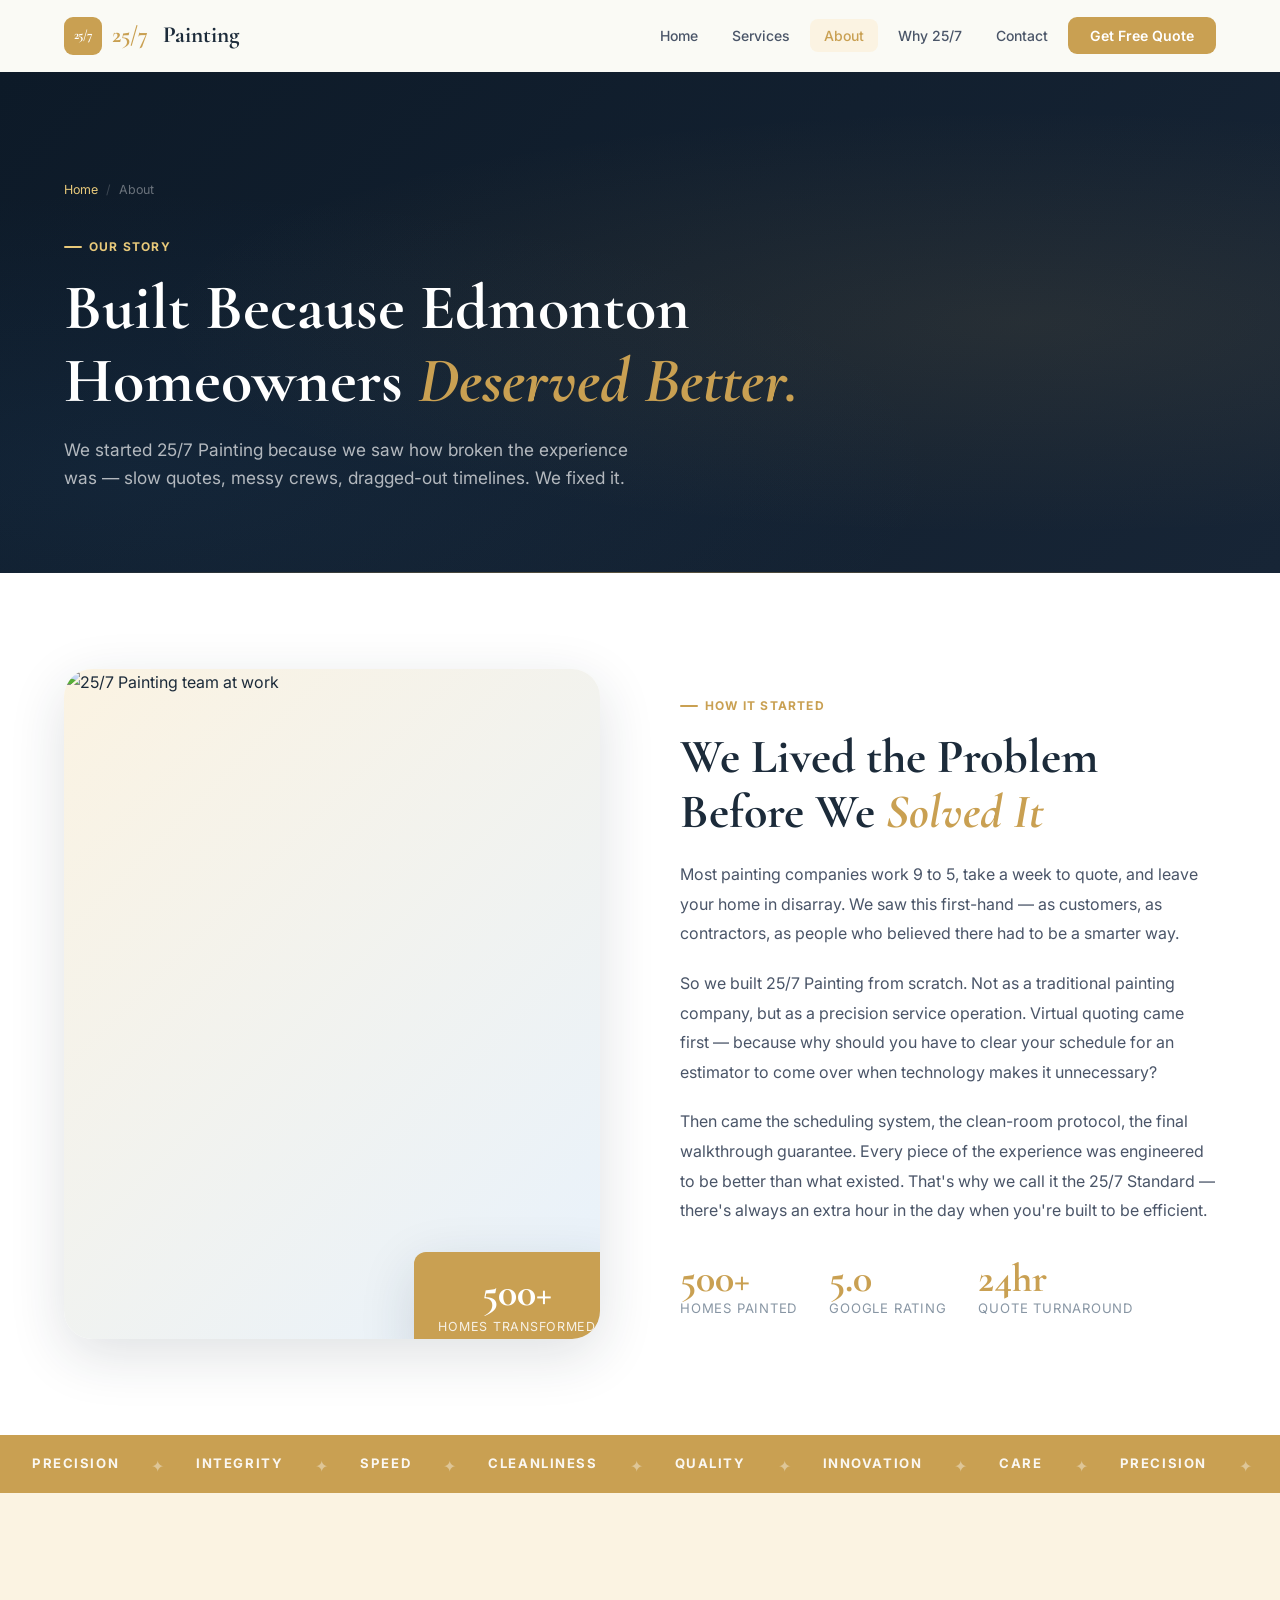
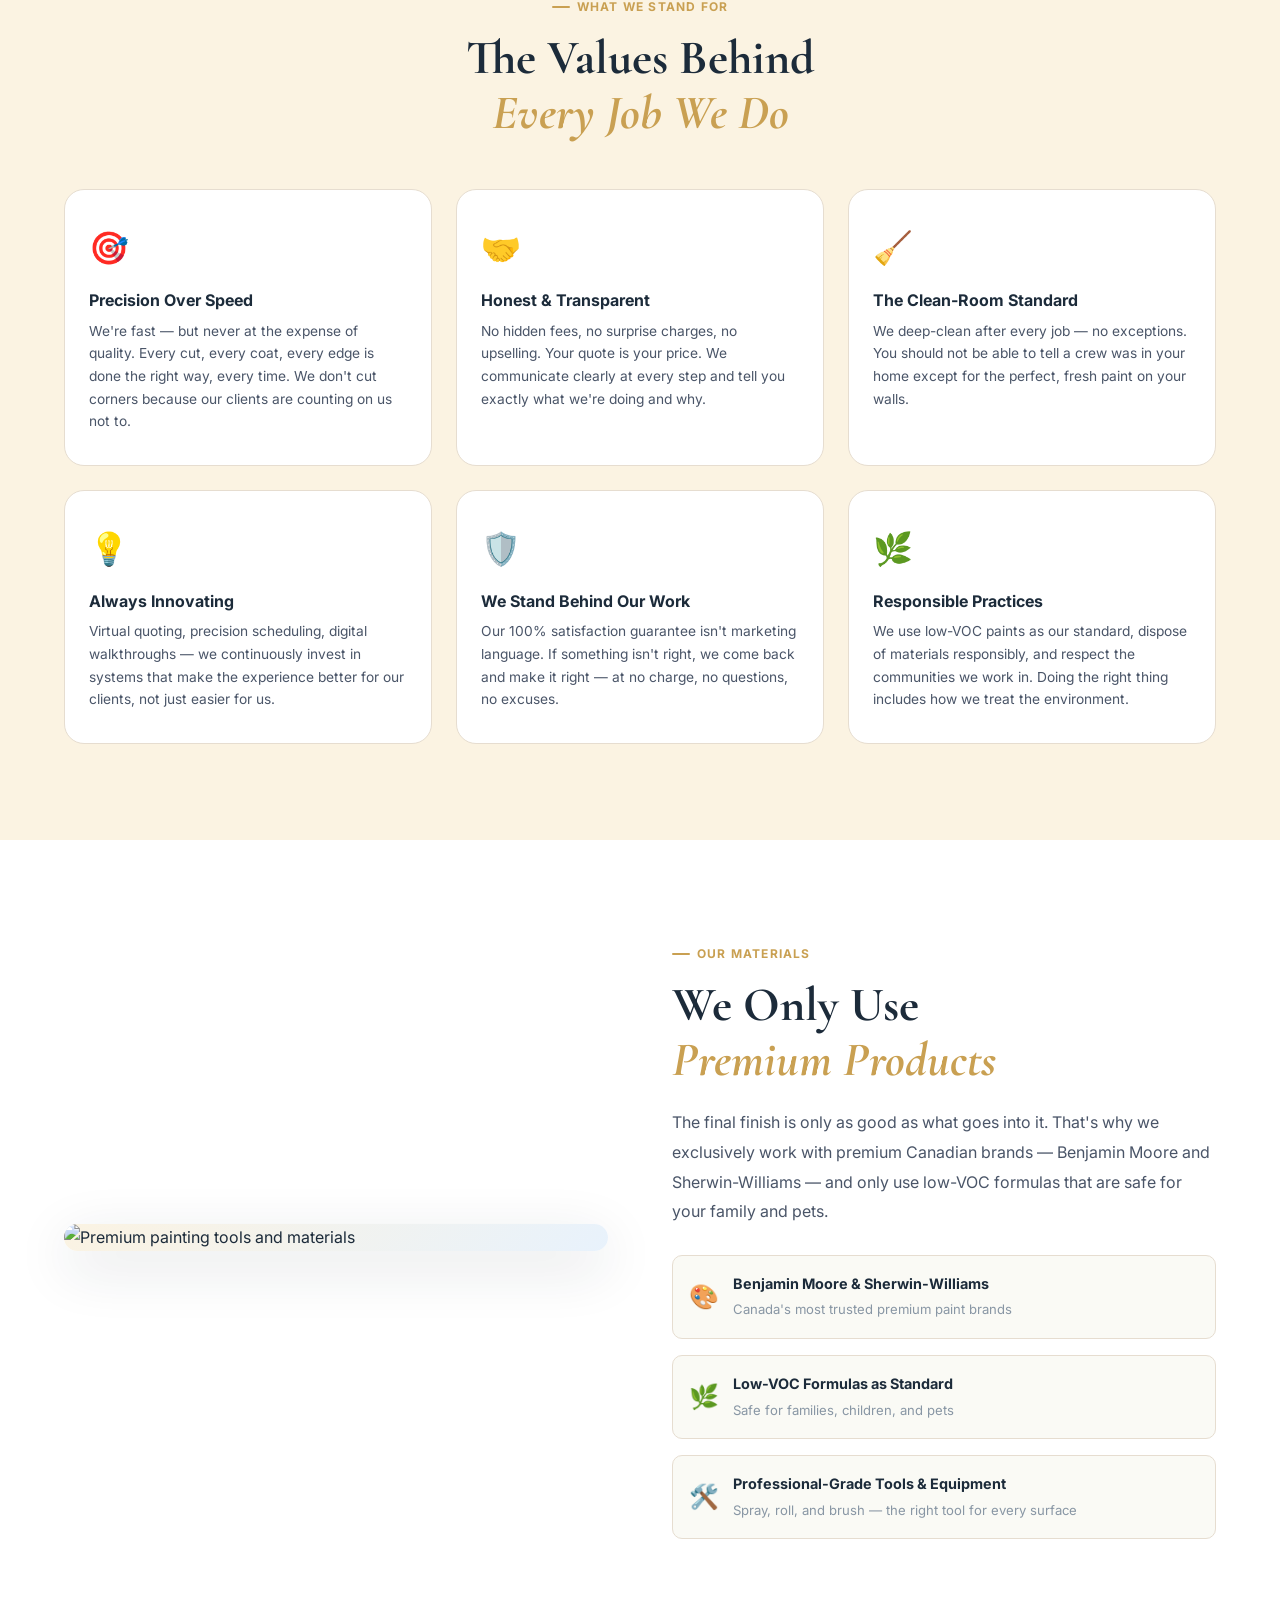
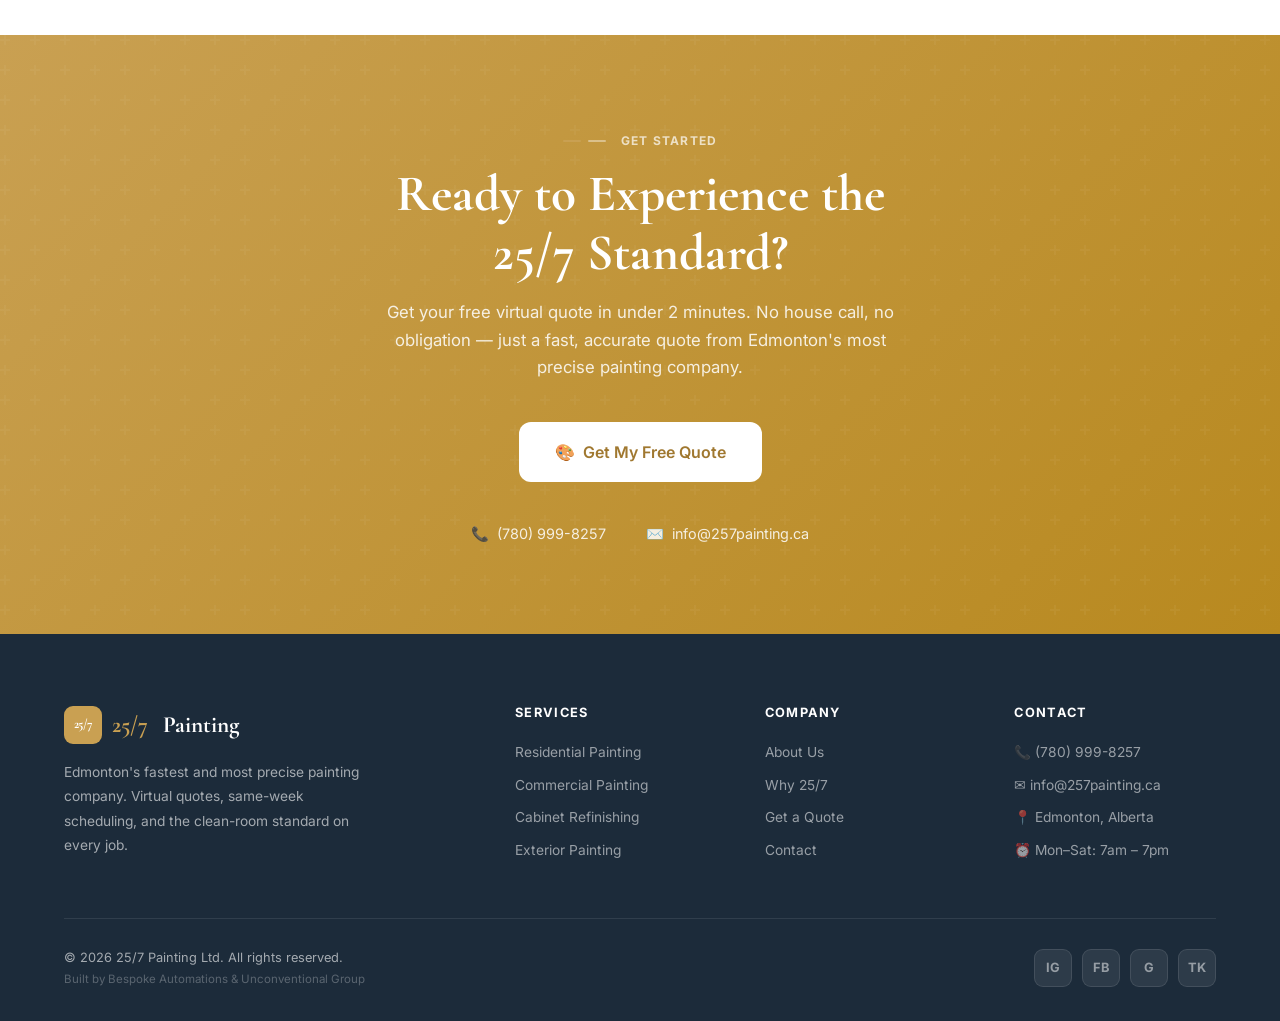
==== commit a287dd5c: "Add built-by credit to footer on all pages Co-Authored-By: Claude Sonnet 4.6 <noreply@anthropic.com>" ====
--- a/about.html
+++ b/about.html
@@ -205,7 +205,7 @@
       </ul></div>
     </div>
     <div class="footer-bottom">
-      <p>© 2026 25/7 Painting Ltd. All rights reserved.</p>
+      <p>© 2026 25/7 Painting Ltd. All rights reserved.<br><span style="font-size:.72rem;opacity:.45">Built by Bespoke Automations &amp; Unconventional Group</span></p>
       <div class="footer-socials">
         <a href="#" class="social-btn">IG</a><a href="#" class="social-btn">FB</a>
         <a href="#" class="social-btn">G</a><a href="#" class="social-btn">TK</a>
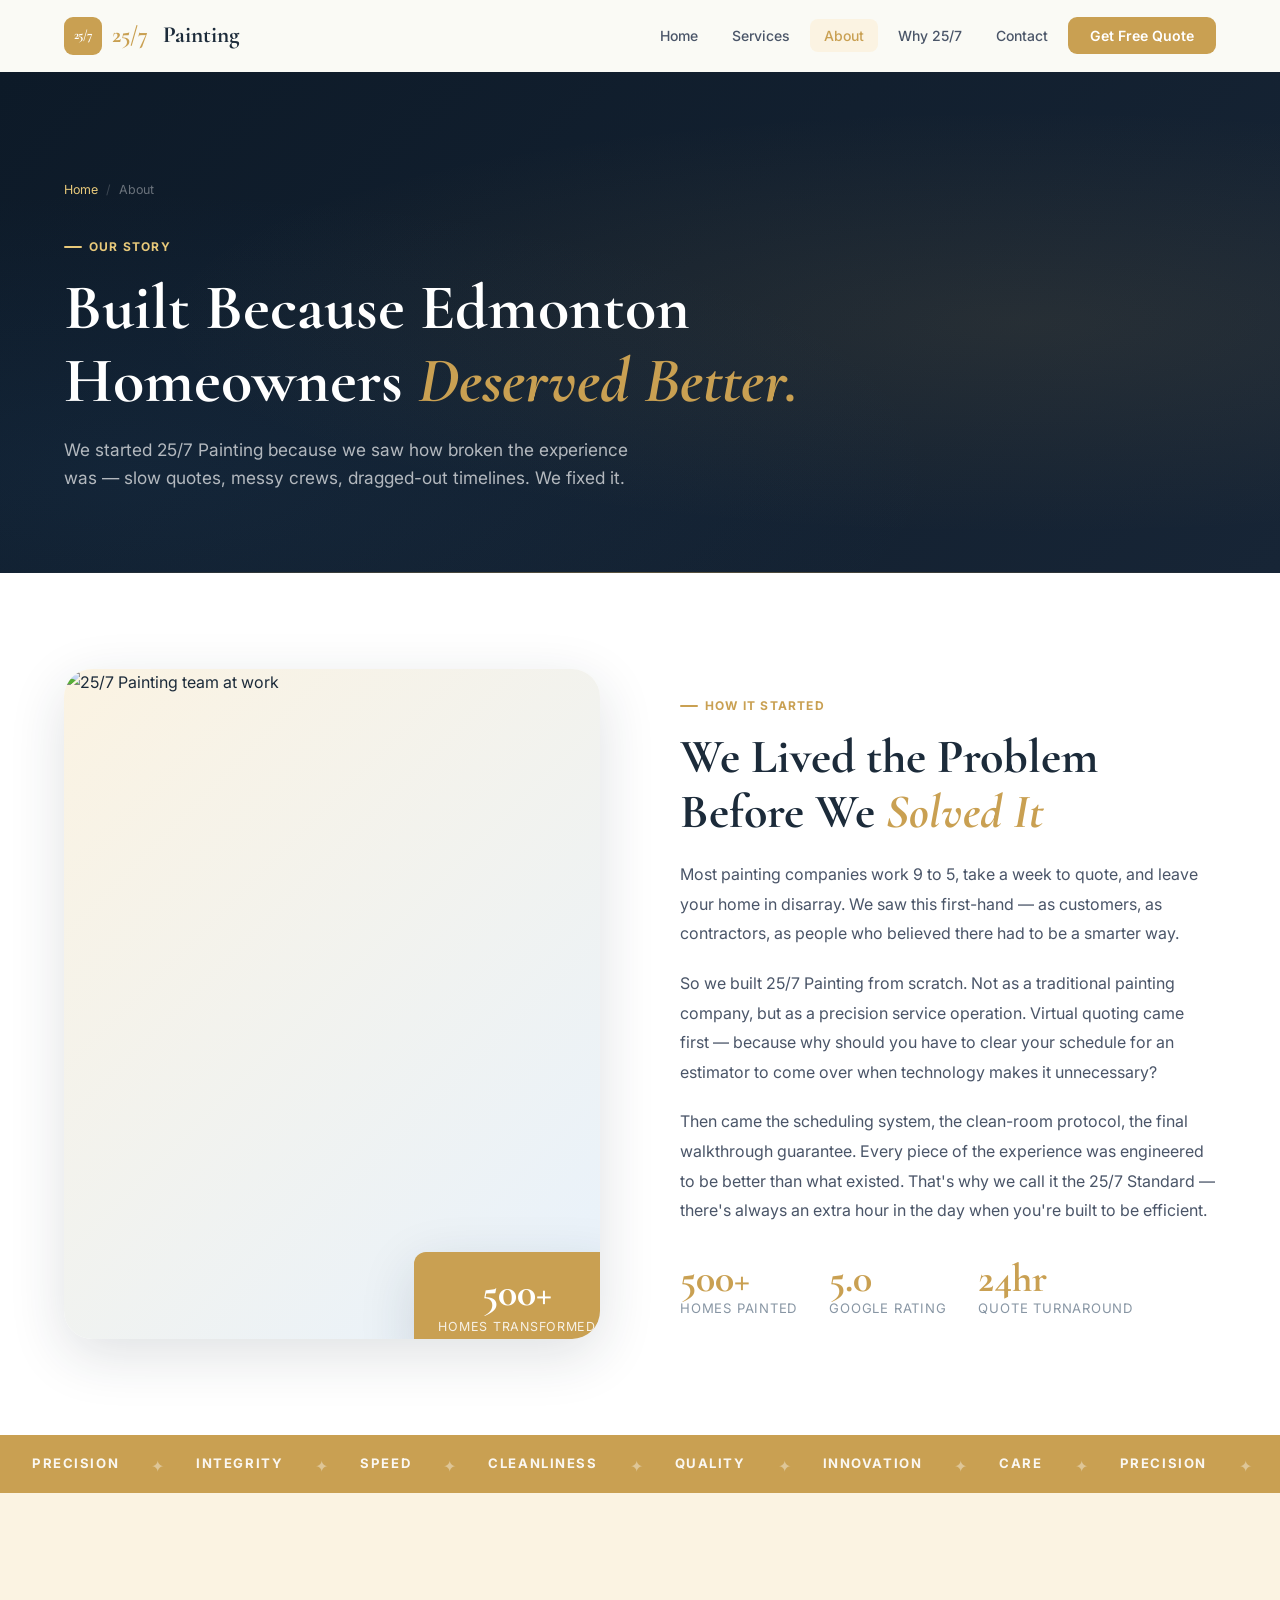
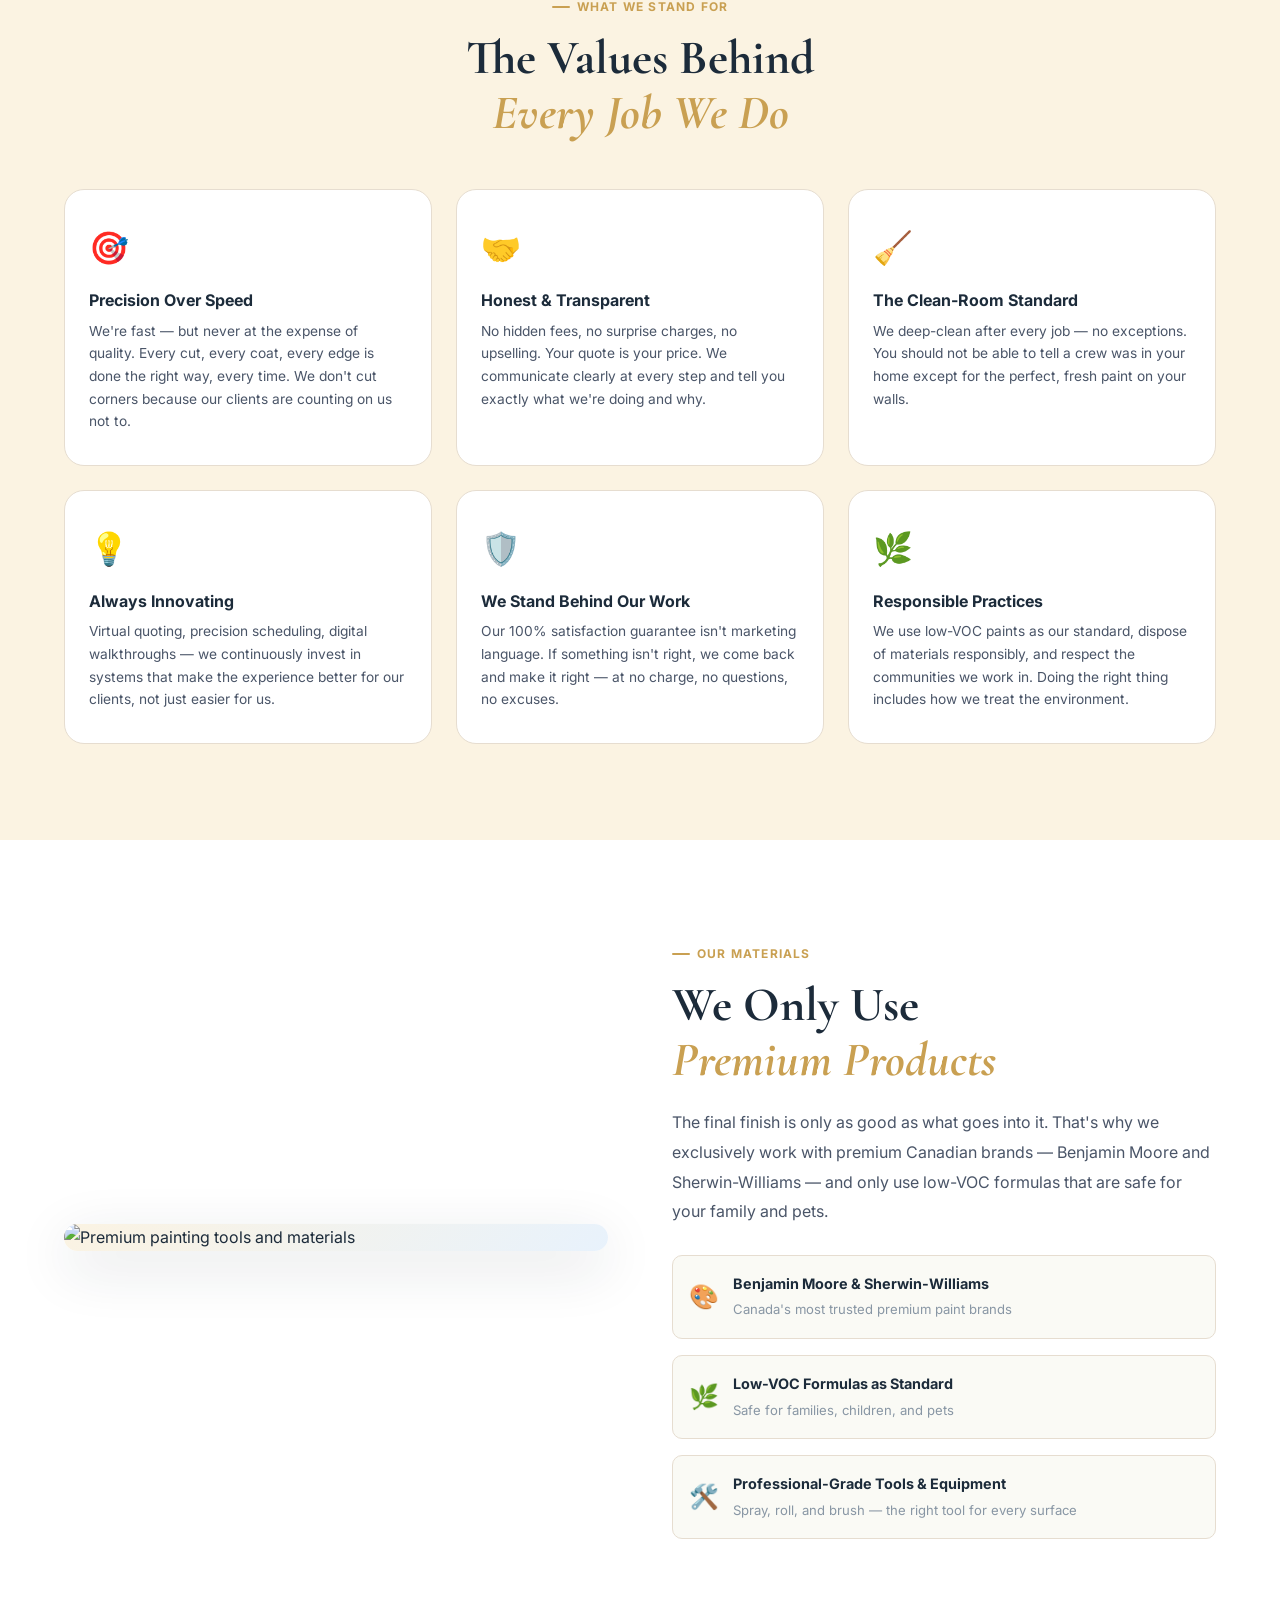
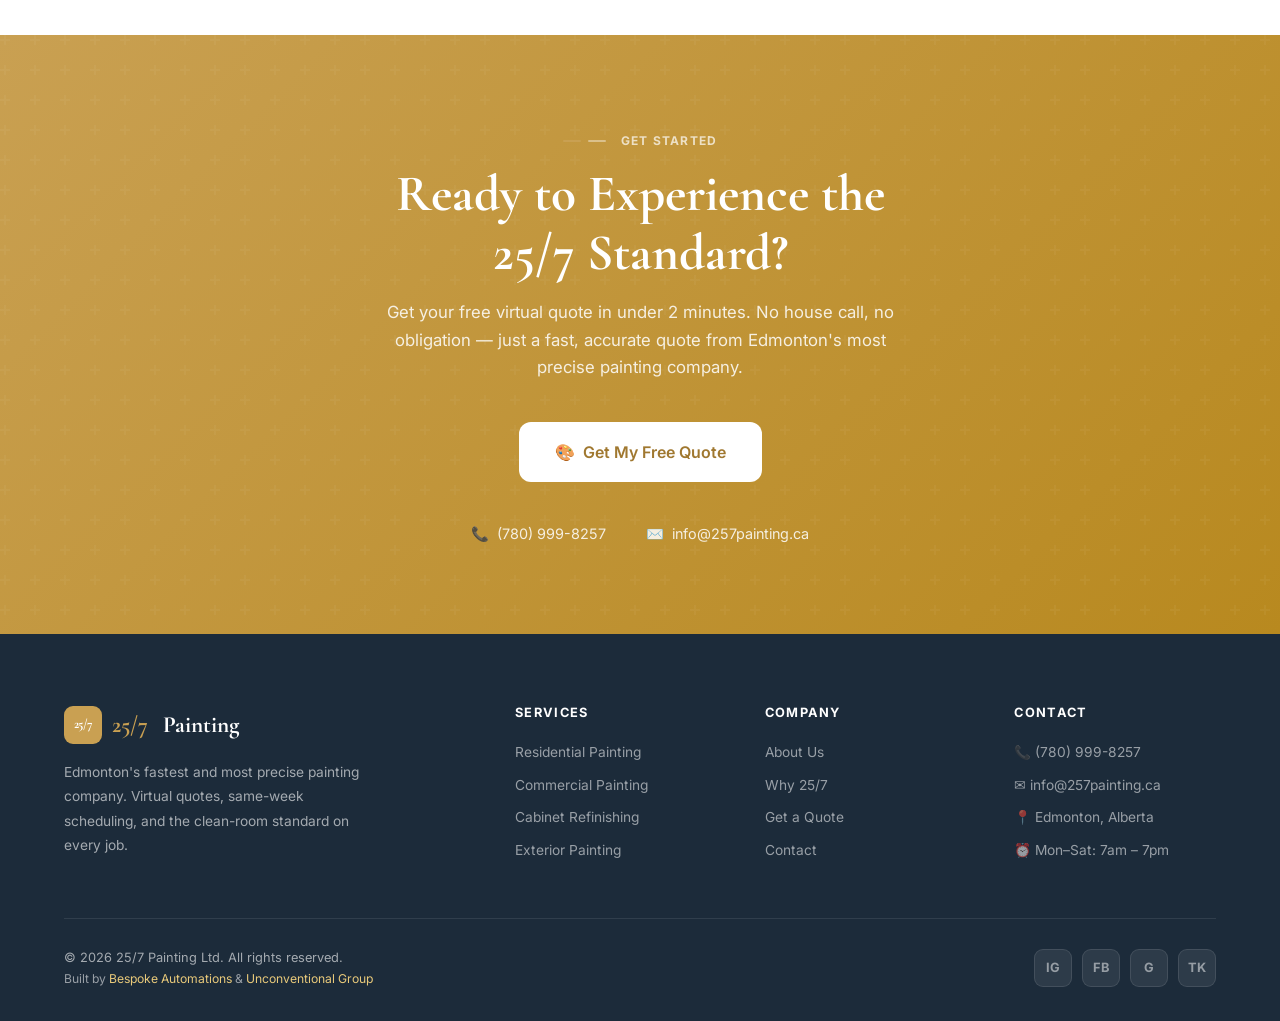
==== commit 16bfefd0: "Footer: add hyperlinked credits with improved visibility Co-Authored-By: Claude Sonnet 4.6 <noreply@" ====
--- a/about.html
+++ b/about.html
@@ -205,7 +205,7 @@
       </ul></div>
     </div>
     <div class="footer-bottom">
-      <p>© 2026 25/7 Painting Ltd. All rights reserved.<br><span style="font-size:.72rem;opacity:.45">Built by Bespoke Automations &amp; Unconventional Group</span></p>
+      <p>© 2026 25/7 Painting Ltd. All rights reserved.<br><span style="font-size:.76rem;color:rgba(255,255,255,.55)">Built by <a href="https://bespokeautomations.ca" target="_blank" rel="noopener" style="color:var(--gold-mid);text-decoration:none;transition:color .2s" onmouseover="this.style.color='#E8C97A'" onmouseout="this.style.color='var(--gold-mid)'">Bespoke Automations</a> &amp; <a href="https://unconventionalgroup.ca" target="_blank" rel="noopener" style="color:var(--gold-mid);text-decoration:none;transition:color .2s" onmouseover="this.style.color='#E8C97A'" onmouseout="this.style.color='var(--gold-mid)'">Unconventional Group</a></span></p>
       <div class="footer-socials">
         <a href="#" class="social-btn">IG</a><a href="#" class="social-btn">FB</a>
         <a href="#" class="social-btn">G</a><a href="#" class="social-btn">TK</a>
